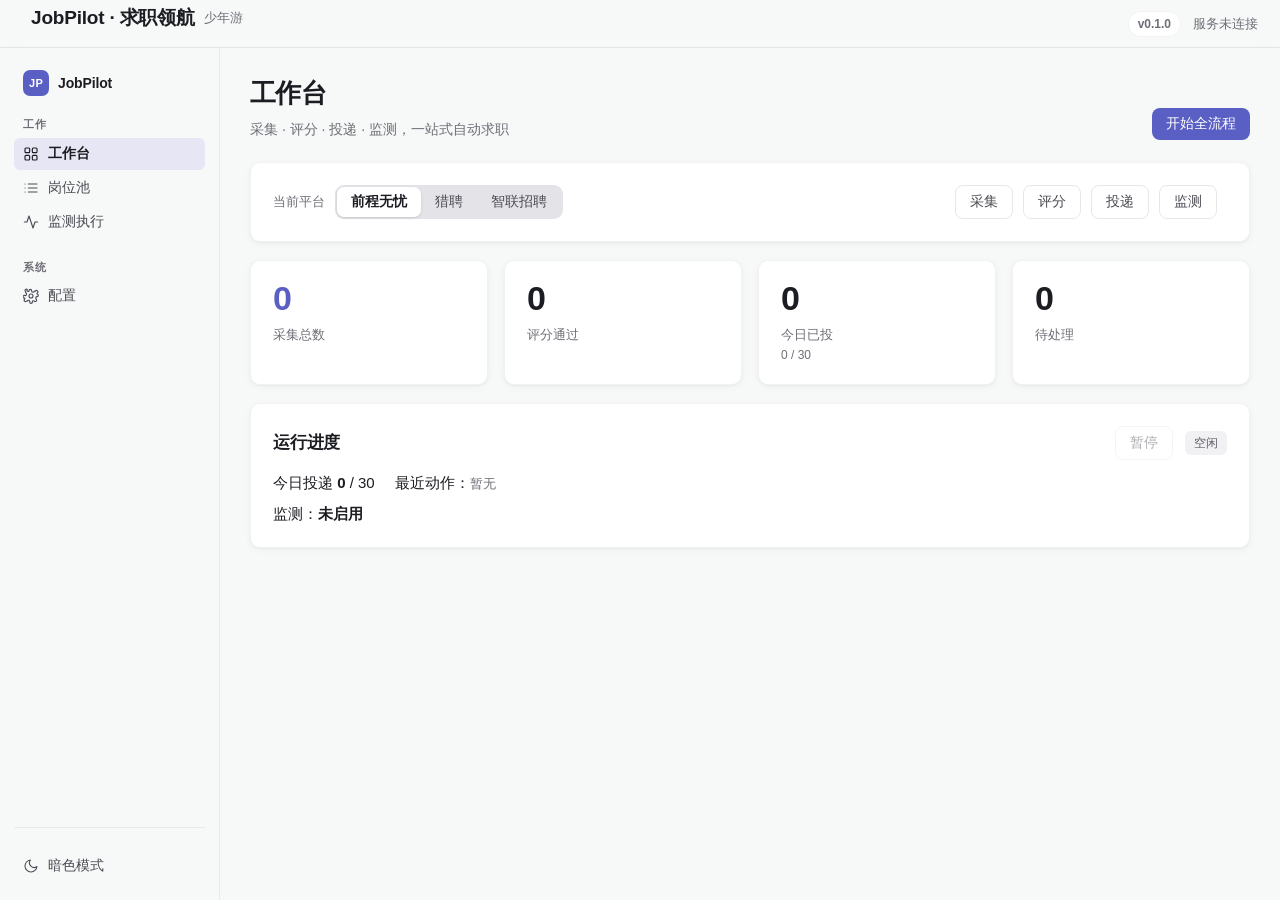
==== src/jobpilot/web/dashboard.html @ c9f7ce5b "fix(web): show paused state in progress section (override phase/label when paused)" ====
<!DOCTYPE html>
<html lang="zh-CN">
<head>
<meta charset="utf-8" />
<meta name="viewport" content="width=device-width, initial-scale=1" />
<title>JobPilot 求职领航</title>
<style>
  :root {
    /* 画布与表面 */
    --bg:#f7f8f8; --card:#fff;
    --header-bg:rgba(247,248,248,.72);
    /* 分隔线（alpha，暗色翻转） */
    --line:#e7e7ea; --line-strong:#d8d8dc;
    --line-soft:rgba(0,0,0,.05);
    --line-faint:rgba(0,0,0,.06);
    --row-hover:rgba(0,0,0,.02);
    --ghost-hover:rgba(0,0,0,.04);
    --header-border:rgba(0,0,0,.08);
    /* 文本 */
    --text:#1c1d22; --text-2:#4a4b53; --muted:#6f6e77;
    /* 品牌与主色 */
    --primary:#5a5fc4; --primary-d:#4a4fb0; --primary-soft:#eeeffb; --primary-ink:#5a5fc4;
    --ok:#2c9b5b; --warn:#b98103; --bad:#e5484d; --info:#5a5fc4; --cyan:#0e7c8b;
    /* 圆角与尺寸 */
    --r-sm:6px; --r-md:8px; --r-lg:10px; --header-h:48px;
    /* 阴影 */
    --shadow-sm:0 1px 2px rgba(0,0,0,.04), 0 2px 8px rgba(0,0,0,.04);
    --shadow-md:0 4px 16px rgba(0,0,0,.08);
    /* 表单/控件填充 */
    --input-bg:#fff; --input-fg:#1c1d22;
    --plat-track:#e3e3e8; --plat-active-bg:#fff;
    --prog-track:#e5e7eb;
    /* HR 高亮 */
    --hr-active-bg:#e8f1fd; --hr-flash-from:#cfe4ff; --hr-flash-to:#e8f1fd;
    /* 警示横幅 */
    --alert-bg:#fde8e8; --alert-border:#f3b9b9; --alert-fg:#b0000a;
    --alert-btn:#d70015; --alert-btn-hover:#b0000a;
    --alert-border-pulse1:#f3b9b9; --alert-bg-pulse1:#fde8e8;
    --alert-border-pulse2:#e89a9a; --alert-bg-pulse2:#fbdada;
    /* 提示条 */
    --tip-bg:#eaf3ff; --tip-border:#cfe0ff; --tip-fg:#1d1d1f;
    /* 状态徽标配色 token（避免硬编码漂移） */
    --b-new-bg:#f1f1f3; --b-new-fg:#5f5e67;
    --b-scored-bg:#eeeffb; --b-scored-fg:#4f56b0;
    --b-approved-bg:#e9f6ef; --b-approved-fg:#1f7a47;
    --b-interview-bg:#2c9b5b; --b-interview-fg:#fff;
    --b-applied-bg:#e6f5f7; --b-applied-fg:#0b6675;
    --b-amber-bg:#fbf3e3; --b-amber-fg:#9a6b02;
    --b-unsupported-bg:#f1f1f3; --b-unsupported-fg:#5f5e67;
    --b-rejected-bg:#fdeced; --b-rejected-fg:#b62f34;
    --nav-hover:#ececf1; --nav-active:#e6e6f4;
  }
  /* ===== Linear 暗色模式 ===== */
  [data-theme="dark"] {
    --bg:#0d0e10; --card:#16171a;
    --header-bg:rgba(13,14,16,.72);
    --line:#2a2b30; --line-strong:#34353b;
    --line-soft:rgba(255,255,255,.06);
    --line-faint:rgba(255,255,255,.08);
    --row-hover:rgba(255,255,255,.03);
    --ghost-hover:rgba(255,255,255,.07);
    --header-border:rgba(255,255,255,.08);
    --text:#f2f3f5; --text-2:#b4b5bd; --muted:#8a8b93;
    --primary:#5e6ad2; --primary-d:#6b76e0; --primary-soft:#1e2030; --primary-ink:#818cf8;
    --ok:#3fb950; --warn:#d9a441; --bad:#f0616d; --info:#5e6ad2; --cyan:#3fb9c9;
    --shadow-sm:0 1px 2px rgba(0,0,0,.4), 0 2px 8px rgba(0,0,0,.4);
    --shadow-md:0 4px 16px rgba(0,0,0,.55);
    --input-bg:#131418; --input-fg:#f2f3f5;
    --plat-track:#202126; --plat-active-bg:#2c2d34;
    --prog-track:#26272c;
    --hr-active-bg:#15293c; --hr-flash-from:#1c3a55; --hr-flash-to:#15293c;
    --alert-bg:#2a1416; --alert-border:#5a2630; --alert-fg:#ff9aa0;
    --alert-btn:#e5484d; --alert-btn-hover:#f0616d;
    --alert-border-pulse1:#5a2630; --alert-bg-pulse1:#2a1416;
    --alert-border-pulse2:#7a3440; --alert-bg-pulse2:#34191d;
    --tip-bg:#0f2233; --tip-border:#234a66; --tip-fg:#bcd6e8;
    --b-new-bg:#1d1e22; --b-new-fg:#9a9ba4;
    --b-scored-bg:#1e2030; --b-scored-fg:#9aa2e8;
    --b-approved-bg:#13301f; --b-approved-fg:#6fd99a;
    --b-interview-bg:#3fb950; --b-interview-fg:#0d0e10;
    --b-applied-bg:#0f2e33; --b-applied-fg:#5fc8d6;
    --b-amber-bg:#2e2410; --b-amber-fg:#e0b257;
    --b-unsupported-bg:#1d1e22; --b-unsupported-fg:#9a9ba4;
    --b-rejected-bg:#331417; --b-rejected-fg:#f0797f;
    --nav-hover:#1d1e22; --nav-active:#262730;
  }
  * { box-sizing:border-box; }
  *:focus-visible { outline:2px solid var(--primary); outline-offset:3px; border-radius:4px; }
  body { margin:0; font-family:-apple-system,BlinkMacSystemFont,"SF Pro Display","SF Pro Text","Helvetica Neue","PingFang SC","Microsoft YaHei",sans-serif;
         background:var(--bg); color:var(--text); font-size:15px; line-height:1.5; -webkit-font-smoothing:antialiased; }

  /* 顶部导航：苹果风毛玻璃 */
  header { position:sticky; top:0; z-index:20; height:var(--header-h);
           display:flex; align-items:center; justify-content:space-between; padding:0 22px;
           background:var(--header-bg); backdrop-filter:saturate(180%) blur(20px); -webkit-backdrop-filter:saturate(180%) blur(20px);
           border-bottom:1px solid var(--header-border); }
  header h1 { margin:0; font-size:19px; font-weight:600; letter-spacing:-.01em; }
  header .health { color:var(--muted); font-size:13px; display:flex; align-items:center; gap:6px; }
  .brand { display:flex; align-items:baseline; gap:10px; min-width:0; }
  .brand-handle { color:var(--muted); font-size:12.5px; font-weight:500; white-space:nowrap; }
  .brand-handle b { color:var(--text-2); font-weight:600; }
  .header-meta { display:flex; align-items:center; gap:12px; }
  .ver { color:var(--muted); font-size:12px; font-weight:600; padding:3px 9px; border:1px solid var(--line-soft); border-radius:999px; background:var(--card); white-space:nowrap; }

  /* 布局：左侧栏 + 右侧内容 */
  .layout { display:flex; align-items:flex-start; min-height:calc(100vh - var(--header-h)); }
  .sidebar { width:220px; flex:0 0 220px; background:var(--bg); border-right:1px solid var(--line-faint);
             position:sticky; top:var(--header-h); align-self:stretch; min-height:calc(100vh - var(--header-h));
             padding:18px 14px; display:flex; flex-direction:column; }
  .brand { display:flex; align-items:center; gap:9px; padding:4px 9px 14px; }
  .brand-mark { width:26px; height:26px; border-radius:7px; background:var(--primary); color:#fff; font-size:11px; font-weight:700; letter-spacing:.02em; display:flex; align-items:center; justify-content:center; }
  .brand-name { font-size:14px; font-weight:600; letter-spacing:-.01em; }
  .nav-group { display:flex; flex-direction:column; gap:1px; margin-bottom:14px; }
  .nav-label { font-size:11px; font-weight:600; letter-spacing:.06em; text-transform:uppercase; color:var(--muted); padding:6px 9px 4px; }
  .nav-item { display:flex; align-items:center; gap:9px; width:100%; text-align:left;
              background:transparent; color:var(--text-2); border:0; border-radius:6px; padding:7px 9px;
              font-size:13.5px; font-weight:500; cursor:pointer; margin-bottom:1px; transition:background .12s ease,color .12s ease; }
  .nav-item svg { width:16px; height:16px; flex:0 0 16px; }
  .nav-item:hover { background:var(--nav-hover); color:var(--text); }
  .nav-item.active { background:var(--nav-active); color:var(--text); font-weight:600; }
  .sidebar-foot { margin-top:auto; padding-top:10px; border-top:1px solid var(--line-faint); display:flex; flex-direction:column; gap:8px; }
  .theme-toggle { display:flex; align-items:center; gap:9px; width:100%; text-align:left; background:transparent; color:var(--text-2); border:0; border-radius:6px; padding:7px 9px; font-size:13.5px; font-weight:500; cursor:pointer; transition:background .12s ease,color .12s ease; }
  .theme-toggle svg { width:16px; height:16px; flex:0 0 16px; }
  .theme-toggle:hover { background:var(--nav-hover); color:var(--text); }
  .sidebar-foot .foot { color:var(--muted); font-size:11px; word-break:break-all; padding:2px 9px; }
  .spark { width:auto; height:22px; margin:0; display:block; position:absolute; left:22px; right:22px; bottom:14px; }
  .spark .line { fill:none; stroke:var(--primary-ink); stroke-width:2; stroke-linecap:round; stroke-linejoin:round; vector-effect:non-scaling-stroke; }
  .spark .fill { fill:var(--primary-soft); opacity:.4; stroke:none; }

  .content { flex:1; padding:26px 30px; min-width:0; max-width:1200px; margin:0 auto; }
  .tab-panel { display:none; }
  .tab-panel.active { display:block; animation: fadeUp .35s cubic-bezier(.4,0,.2,1); }
  @keyframes fadeUp { from { opacity:0; transform:translateY(10px); } to { opacity:1; transform:none; } }
  .tab-head { margin:0 0 16px; font-size:22px; font-weight:600; letter-spacing:-.02em; }
  h2 { font-size:17px; font-weight:600; letter-spacing:-.01em; margin:0 0 8px; }
  h3 { font-size:19px; font-weight:600; letter-spacing:-.01em; }

  .card { background:var(--card); border:1px solid var(--line-soft); border-radius:var(--r-lg); padding:22px; margin-bottom:18px; box-shadow:var(--shadow-sm); }
  .row { display:flex; gap:12px; flex-wrap:wrap; align-items:center; }
  button { background:var(--primary); color:#fff; border:0; border-radius:var(--r-md); padding:7px 14px;
           font-size:14px; font-weight:500; cursor:pointer; transition:background .15s ease, box-shadow .15s ease; }
  button:hover { background:var(--primary-d); }
  button:active { background:var(--primary-d); }
  button.ghost { background:transparent; color:var(--text-2); border:1px solid var(--line); }
  button.ghost:hover { background:var(--ghost-hover); color:var(--text); }
  button:disabled { opacity:.45; cursor:not-allowed; }
  .status-dot { width:8px; height:8px; border-radius:50%; display:inline-block; margin-right:6px; }
  .dot-ok { background:var(--ok); } .dot-bad { background:var(--bad); } .dot-warn { background:var(--warn); }
  table { width:100%; border-collapse:collapse; font-size:14px; }
  th,td { text-align:left; padding:13px 14px; border-bottom:1px solid var(--line-faint); }
  th { color:var(--muted); font-weight:600; font-size:12px; letter-spacing:.02em; }
  tbody tr { transition:background .15s ease; }
  tbody tr:hover { background:var(--row-hover); }
  .badge { padding:3px 9px; border-radius:var(--r-sm); font-size:12px; font-weight:500; }
  /* 状态语义分组：灰=未处理 蓝=进行中 绿=通过 青=已行动 橙=需你处理 红=终止 */
  .b-new { background:var(--b-new-bg); color:var(--b-new-fg); }
  .b-scored { background:var(--b-scored-bg); color:var(--b-scored-fg); }
  .b-approved { background:var(--b-approved-bg); color:var(--b-approved-fg); }
  .b-interview { background:var(--b-interview-bg); color:var(--b-interview-fg); font-weight:600; }
  .b-applied { background:var(--b-applied-bg); color:var(--b-applied-fg); }
  .b-replied, .b-viewed, .b-interested { background:var(--b-amber-bg); color:var(--b-amber-fg); }
  .b-unsupported { background:var(--b-unsupported-bg); color:var(--b-unsupported-fg); }
  .b-rejected { background:var(--b-rejected-bg); color:var(--b-rejected-fg); }
  .row-between { justify-content:space-between; }
  .stat .n, th, td { font-variant-numeric:tabular-nums; }
  .empty-state { text-align:center; padding:48px 16px; color:var(--muted); font-size:14px; line-height:1.7; }
  .empty-state .ico { font-size:22px; display:block; margin-bottom:6px; }
  .legend { display:flex; gap:8px; flex-wrap:wrap; align-items:center; margin-top:14px; padding-top:14px; border-top:1px solid var(--line-faint); }
  input,select { padding:9px 12px; border:1px solid var(--line); border-radius:var(--r-md); font-size:14px; background:var(--input-bg); color:var(--input-fg); transition:border-color .15s ease; }
  .grid2 { display:grid; grid-template-columns:1fr 1fr; gap:16px; }
  .muted { color:var(--muted); font-size:13px; }
  a { color:var(--primary-ink); }
  .btn-mini { padding:5px 12px; font-size:13px; border-radius:var(--r-sm); }
  tr.hr-active { background:var(--hr-active-bg); box-shadow: inset 3px 0 0 var(--primary); }
  tr.hr-active td { border-bottom-color:var(--line-faint); }
  @keyframes hrflash { 0%{background:var(--hr-flash-from);} 100%{background:var(--hr-flash-to);} }
  tr.hr-flash { animation: hrflash 1.2s ease-out; }
  /* 投递被拦截：红色警示横幅（中性，无彩色光晕） */
  .alert-danger { display:none; background:var(--alert-bg); border:1px solid var(--alert-border); color:var(--alert-fg);
    border-radius:var(--r-md); padding:14px 18px; margin-top:16px; font-weight:600; font-size:15px;
    align-items:center; justify-content:space-between; gap:12px; }
  .alert-danger.show { display:flex; animation: alertPulse 2s ease-in-out infinite; }
  .alert-danger .ico { font-size:17px; margin-right:6px; }
  .alert-danger button { background:var(--alert-btn); color:#fff; border:1px solid var(--alert-btn); padding:6px 14px; font-size:13px; border-radius:var(--r-md); }
  .alert-danger button:hover { background:var(--alert-btn-hover); color:#fff; border-color:var(--alert-btn-hover); }
  @keyframes alertPulse {
    0%,100% { border-color:var(--alert-border-pulse1); background:var(--alert-bg-pulse1); }
    50%     { border-color:var(--alert-border-pulse2); background:var(--alert-bg-pulse2); }
  }
  /* 统计卡片 */
  .stats { display:grid; grid-template-columns:repeat(4,1fr); gap:16px; margin-bottom:18px; }
  .stat { background:var(--card); border:1px solid var(--line-soft); border-radius:var(--r-lg); padding:20px 22px; box-shadow:var(--shadow-sm); transition:transform .2s ease, box-shadow .2s ease; position:relative; min-height:96px; }
  .stat:hover { transform:translateY(-2px); box-shadow:var(--shadow-md); }
  .stat .n { font-size:34px; font-weight:600; color:var(--text); line-height:1.05; letter-spacing:-.02em; }
  .stat .l { color:var(--muted); font-size:13px; margin-top:8px; }
  .stat .sub { color:var(--muted); font-size:12px; margin-top:2px; }
  .stat.accent .n { color:var(--primary-ink); }
  /* 岗位池：手动投递提示条 + 直达链接 */
  .tip-info { display:none; background:var(--tip-bg); border:1px solid var(--tip-border); color:var(--tip-fg);
              border-radius:var(--r-md); padding:12px 16px; margin-bottom:14px; font-size:14px; line-height:1.6; }
  .tip-info.show { display:block; }
  a.apply-link { display:inline-block; padding:5px 14px; border-radius:var(--r-md); background:var(--primary);
                 color:#fff; text-decoration:none; font-size:13px; font-weight:500; white-space:nowrap; transition:background .15s ease; }
  a.apply-link:hover { background:var(--primary-d); }
  td.op-cell { white-space:nowrap; }
  /* 工作台：平台切换（iOS 分段控件） */
  .plat-switch { display:inline-flex; background:var(--plat-track); border-radius:9px; padding:2px; }
  .plat-switch .plat-btn { background:transparent; color:var(--text-2); border:0; border-radius:7px;
                           padding:6px 14px; font-size:14px; cursor:pointer; transition:all .15s ease; }
  .plat-switch .plat-btn:hover { color:var(--text); }
  .plat-switch .plat-btn.active { background:var(--plat-active-bg); color:var(--text); font-weight:600; box-shadow:0 1px 3px rgba(0,0,0,.12); }
  .plat-switch .plat-btn.active:hover { background:var(--plat-active-bg); }
  /* 配置 tab：复选框行 */
  .switch-line { display:inline-flex; align-items:center; gap:8px; font-size:14px; color:var(--text); margin-top:6px; }
  .switch-line input { width:17px; height:17px; accent-color:var(--primary); }
  textarea { font-family:inherit; }

  /* ===== 工作台首屏：Linear 风格（紧凑仪表盘，去掉商店感） ===== */
  /* 页头：左对齐小标题 + 主操作，非居中大 hero */
  .page-head { display:flex; align-items:flex-end; justify-content:space-between; gap:16px; flex-wrap:wrap; margin-bottom:22px; }
  .page-head h1 { margin:0; font-size:26px; font-weight:600; letter-spacing:-.02em; }
  .page-sub { margin:6px 0 0; color:var(--muted); font-size:14px; }
  /* 工具条卡片（采集/评分/投递/监测 紧凑排布） */
  .toolbar { display:flex; align-items:center; gap:10px; flex-wrap:wrap; }
  .toolbar .spacer { flex:1; }
  .toolbar .plat-label { color:var(--muted); font-size:13px; }

  /* 滚动渐显（克制动效） */
  .reveal { opacity:0; transform:translateY(14px); transition:opacity .45s cubic-bezier(.16,1,.3,1), transform .45s cubic-bezier(.16,1,.3,1); }
  .reveal.in { opacity:1; transform:none; }

  /* 响应式：桌面优先，窄屏结构塌缩（impeccable adapt） */
  .table-scroll { overflow-x:auto; -webkit-overflow-scrolling:touch; }
  @media (max-width: 900px) {
    .layout { flex-direction:column; }
    .sidebar { width:100%; flex:none; position:static; min-height:auto; flex-direction:row; flex-wrap:wrap;
               align-items:center; border-right:0; border-bottom:1px solid var(--header-border); padding:10px 14px; gap:4px; }
    .brand { display:none; }
    .nav-group { flex-direction:row; flex-wrap:wrap; margin-bottom:0; gap:2px; }
    .nav-label { display:none; }
    .nav-item { width:auto; margin-bottom:0; }
    .sidebar-foot { margin-top:0; border-top:0; padding-top:0; flex-direction:row; flex-wrap:wrap; }
    .sidebar-foot .foot { display:none; }
    .content { max-width:none; padding:20px; }
    .stats { grid-template-columns:repeat(2,1fr); }
  }
  @media (max-width: 640px) {
    .content { padding:16px; }
    .card { padding:16px; }
    .tab-head { font-size:22px; }
    .stats { grid-template-columns:1fr; }
    .grid2 { grid-template-columns:1fr; }
    .row { gap:8px; }
    .stat .n { font-size:26px; }
  }
  /* 动效敏感用户降级（impeccable harden） */
  @media (prefers-reduced-motion: reduce) {
    .alert-danger.show { animation:none; }
    tr.hr-flash { animation:none; }
    .tab-panel.active { animation:none; }
    .reveal { opacity:1; transform:none; transition:none; }
    #progBar { transition:none; }
    * { scroll-behavior:auto !important; }
  }
</style>
<script>
  try { var _t = localStorage.getItem('jobpilot-theme'); if (_t === 'dark' || _t === 'light') document.documentElement.setAttribute('data-theme', _t); } catch (e) {}
</script>
</head>
<body>
<header>
  <div class="brand">
    <h1>JobPilot · 求职领航</h1>
    <span class="brand-handle">少年游</span>
  </div>
  <div class="header-meta">
    <span class="ver" id="verTag">v0.1.0</span>
    <div id="health" class="health"></div>
  </div>
</header>

<div class="layout">
  <aside class="sidebar">
    <div class="brand">
      <span class="brand-mark">JP</span>
      <span class="brand-name">JobPilot</span>
    </div>
    <nav class="nav-group">
      <span class="nav-label">工作</span>
      <button class="nav-item active" data-tab="workbench" aria-current="page">
        <svg viewBox="0 0 24 24" fill="none" stroke="currentColor" stroke-width="1.7" stroke-linecap="round" stroke-linejoin="round" aria-hidden="true"><rect x="3" y="3" width="7" height="7" rx="1.5"/><rect x="14" y="3" width="7" height="7" rx="1.5"/><rect x="3" y="14" width="7" height="7" rx="1.5"/><rect x="14" y="14" width="7" height="7" rx="1.5"/></svg>
        <span>工作台</span>
      </button>
      <button class="nav-item" data-tab="pool">
        <svg viewBox="0 0 24 24" fill="none" stroke="currentColor" stroke-width="1.7" stroke-linecap="round" stroke-linejoin="round" aria-hidden="true"><line x1="8" y1="6" x2="21" y2="6"/><line x1="8" y1="12" x2="21" y2="12"/><line x1="8" y1="18" x2="21" y2="18"/><line x1="3" y1="6" x2="3.01" y2="6"/><line x1="3" y1="12" x2="3.01" y2="12"/><line x1="3" y1="18" x2="3.01" y2="18"/></svg>
        <span>岗位池</span>
      </button>
      <button class="nav-item" data-tab="monitor">
        <svg viewBox="0 0 24 24" fill="none" stroke="currentColor" stroke-width="1.7" stroke-linecap="round" stroke-linejoin="round" aria-hidden="true"><polyline points="22 12 18 12 15 21 9 3 6 12 2 12"/></svg>
        <span>监测执行</span>
      </button>
    </nav>
    <nav class="nav-group">
      <span class="nav-label">系统</span>
      <button class="nav-item" data-tab="config">
        <svg viewBox="0 0 24 24" fill="none" stroke="currentColor" stroke-width="1.7" stroke-linecap="round" stroke-linejoin="round" aria-hidden="true"><circle cx="12" cy="12" r="3"/><path d="M19.4 15a1.65 1.65 0 0 0 .33 1.82l.06.06a2 2 0 1 1-2.83 2.83l-.06-.06a1.65 1.65 0 0 0-2.82 1.17V21a2 2 0 0 1-4 0v-.09A1.65 1.65 0 0 0 7 19.4a1.65 1.65 0 0 0-1.82.33l-.06.06a2 2 0 1 1-2.83-2.83l.06-.06A1.65 1.65 0 0 0 2.6 15H2a2 2 0 0 1 0-4h.09A1.65 1.65 0 0 0 4 7a1.65 1.65 0 0 0-.33-1.82l-.06-.06a2 2 0 1 1 2.83-2.83l.06.06A1.65 1.65 0 0 0 9 4.6V4a2 2 0 0 1 4 0v.09A1.65 1.65 0 0 0 17 4.6a1.65 1.65 0 0 0 1.82-.33l.06-.06a2 2 0 1 1 2.83 2.83l-.06.06A1.65 1.65 0 0 0 21.4 9H21a2 2 0 0 1 0 4h-.09a1.65 1.65 0 0 0-1.51 1z"/></svg>
        <span>配置</span>
      </button>
    </nav>
    <div class="sidebar-foot">
      <div class="foot" id="hc"></div>
      <button class="theme-toggle" id="themeToggle" type="button" aria-label="切换暗色模式">
        <svg viewBox="0 0 24 24" fill="none" stroke="currentColor" stroke-width="1.6" stroke-linecap="round" stroke-linejoin="round" aria-hidden="true"><path d="M21 12.8A9 9 0 1 1 11.2 3a7 7 0 0 0 9.8 9.8z"/></svg>
        <span>暗色模式</span>
      </button>
    </div>
  </aside>

  <main class="content">
    <!-- ===== 工作台 ===== -->
    <section id="tab-workbench" class="tab-panel active">
      <!-- 页头：左对齐小标题 + 主操作（Linear 风格，非商店式大 hero） -->
      <div class="page-head reveal">
        <div>
          <h1>工作台</h1>
          <p class="page-sub">采集 · 评分 · 投递 · 监测，一站式自动求职</p>
        </div>
        <button id="btnFull">开始全流程</button>
      </div>

      <!-- 工具条卡片：平台切换 + 四个动作（紧凑排布） -->
      <div class="card reveal">
        <div class="toolbar">
          <span class="plat-label">当前平台</span>
          <div id="platSwitch" class="plat-switch"></div>
          <div class="spacer"></div>
          <button id="btnCollect" class="ghost">采集</button>
          <button id="btnScore" class="ghost">评分</button>
          <button id="btnApply" class="ghost">投递</button>
          <button id="btnMonitor" class="ghost">监测</button>
          <span id="collectOnlyHint" class="muted" style="display:none;color:var(--warn)">智联仅支持采集，投递请到「岗位池」手动</span>
          <span id="state" class="muted"></span>
        </div>
      </div>

      <div class="stats reveal">
        <div class="stat accent"><div class="n" id="statTotal">0</div><div class="l">采集总数</div><svg class="spark" id="sparkTotal" viewBox="0 0 100 28" preserveAspectRatio="none" aria-hidden="true"></svg></div>
        <div class="stat"><div class="n" id="statApproved">0</div><div class="l">评分通过</div><svg class="spark" id="sparkApproved" viewBox="0 0 100 28" preserveAspectRatio="none" aria-hidden="true"></svg></div>
        <div class="stat"><div class="n" id="statApplied">0</div><div class="l">今日已投</div><div class="sub" id="statDaily">0 / 30</div><svg class="spark" id="sparkApplied" viewBox="0 0 100 28" preserveAspectRatio="none" aria-hidden="true"></svg></div>
        <div class="stat"><div class="n" id="statPending">0</div><div class="l">待处理</div><svg class="spark" id="sparkPending" viewBox="0 0 100 28" preserveAspectRatio="none" aria-hidden="true"></svg></div>
      </div>

      <div class="card reveal">
        <div class="row row-between" style="margin-bottom:10px">
          <h2 style="margin:0">运行进度</h2>
          <div class="row">
            <button id="btnPause" class="ghost" disabled>暂停</button>
            <span id="runBadge" class="badge b-new">空闲</span>
          </div>
        </div>
        <div id="progWrap" style="display:none">
          <div class="row row-between" style="margin-bottom:5px">
            <span id="progPhase" class="muted"></span>
            <span id="progCount" class="muted"></span>
          </div>
          <div style="background:var(--prog-track);border-radius:var(--r-sm);height:14px;overflow:hidden">
            <div id="progBar" style="height:100%;width:100%;transform:scaleX(0);transform-origin:left;background:var(--primary);transition:transform .4s"></div>
          </div>
          <div id="progLabel" class="muted" style="margin-top:6px"></div>
        </div>
        <div id="progRunningNote" class="muted" style="display:none;margin-top:6px"></div>
        <div class="row" style="margin-top:12px;gap:20px;flex-wrap:wrap">
          <span>今日投递 <b id="todayApplied">0</b> / <span id="dailyLimit">30</span></span>
          <span>最近动作：<span id="lastAction" class="muted">暂无</span></span>
        </div>
        <div class="row" style="margin-top:8px;gap:20px;flex-wrap:wrap">
          <span>监测：<b id="monState">未启用</b></span>
          <span class="muted" id="monInfo"></span>
        </div>
        <div id="applyBlockedAlert" class="alert-danger">
          <span><span id="applyBlockedText">投递被 51job 拦截</span></span>
          <button id="btnDismissBlocked" class="ghost">知道了</button>
        </div>
        <div id="scoreFailedAlert" class="alert-danger">
          <span><span id="scoreFailedText">评分失败</span></span>
          <button id="btnDismissScore" class="ghost">知道了</button>
        </div>
      </div>

    </section>

    <!-- ===== 岗位池 ===== -->
    <section id="tab-pool" class="tab-panel">
      <h2 class="tab-head">岗位池</h2>
      <div id="poolTip" class="tip-info">
        <b>智联招聘不支持自动投递</b>（平台反爬限制）。已为您采集好岗位：<b>点下方每行的「去投递 ↗」</b>会在新标签页打开智联岗位详情页，登录后点页面里的「立即申请」即可手动完成投递。
      </div>
      <div class="card">
        <div class="row row-between" style="margin-bottom:8px">
          <h3 style="margin:0">岗位列表</h3>
          <div class="row">
            <select id="platform">
              <option value="51job">前程无忧</option>
              <option value="liepin">猎聘</option>
              <option value="zhaopin">智联招聘</option>
            </select>
            <select id="filter">
              <option value="">全部状态</option>
              <option value="new">new</option>
              <option value="scored">scored</option>
              <option value="approved">approved</option>
              <option value="applied">applied</option>
              <option value="unsupported">unsupported</option>
            </select>
          </div>
        </div>
        <div class="table-scroll">
        <table>
          <thead><tr><th>标题</th><th>公司</th><th>城市</th><th>薪资</th><th>评分</th><th>状态</th><th>操作</th></tr></thead>
          <tbody id="jobs"></tbody>
        </table>
        </div>
        <p class="muted" style="margin:8px 0 0">「操作」列：点 <b>去投递 ↗ / 直达 ↗</b> 在新标签页打开该岗位的原始页面（可查看 JD 详情并手动投递）。建议筛选状态 new / approved 后逐个处理。</p>
        <div class="legend">
          <span class="badge b-new">new 未处理</span>
          <span class="badge b-scored">scored 已评分</span>
          <span class="badge b-approved">approved 通过</span>
          <span class="badge b-applied">applied 已投递</span>
          <span class="badge b-unsupported">unsupported 不支持</span>
          <span class="badge b-rejected">rejected 被拒</span>
        </div>
      </div>
    </section>

    <!-- ===== 监测执行 ===== -->
    <section id="tab-monitor" class="tab-panel">
      <h2 class="tab-head">监测执行</h2>
      <div class="card">
        <div class="row row-between" style="margin-bottom:8px">
          <h3 style="margin:0">HR 互动监测</h3>
          <span class="muted" id="hrCount"></span>
        </div>
        <div class="table-scroll">
        <table>
          <thead><tr><th>公司</th><th>岗位</th><th>HR</th><th>状态</th><th>活跃</th><th>最近</th><th>直达</th><th>回复</th></tr></thead>
          <tbody id="hr"></tbody>
        </table>
        </div>
        <p class="muted" style="margin:8px 0 0">状态说明：邀面试=面试邀请（重点）；回复=HR 有聊天活跃；已查阅/感兴趣=HR 看过简历。聊天原文无法自动读取，点「直达」在 51job 内查看/回复。</p>
      </div>

      <div class="card">
        <h3 style="margin:0 0 8px">建议回复（粘贴 HR 原话，AI 代拟，手动发送）</h3>
        <div class="grid2">
          <label>HR 原话<br><textarea id="hrText" rows="4" style="width:100%;padding:7px;border:1px solid var(--line);border-radius:var(--r-md);font-size:13px" placeholder="粘贴 HR 发来的消息…"></textarea></label>
          <div>
            <label>岗位/公司（可选）<br>
              <input id="draftTitle" style="width:100%" placeholder="岗位"><br><br>
              <input id="draftCompany" style="width:100%" placeholder="公司"></label>
            <div class="row" style="margin-top:10px">
              <button id="btnDraft">生成建议回复</button>
              <button id="btnCopyDraft" class="ghost">复制</button>
              <span id="draftMsg" class="muted"></span>
            </div>
            <textarea id="draftOut" rows="4" readonly style="width:100%;margin-top:8px;padding:7px;border:1px solid var(--line);border-radius:var(--r-md);font-size:13px;background:var(--input-bg)"></textarea>
          </div>
        </div>
      </div>
    </section>

    <!-- ===== 配置 ===== -->
    <section id="tab-config" class="tab-panel">
      <h2 class="tab-head">配置</h2>
      <p class="muted" style="margin:-6px 0 12px">配置按当前「平台」生效（工作台 / 岗位池顶部可切换）。保存后写回 config.yaml。</p>

      <div class="card">
        <h3 style="margin:0 0 10px">AI 与模型</h3>
        <div class="grid2">
          <label>服务商<br>
            <select id="aiProvider" style="width:100%;padding:7px;border:1px solid var(--line);border-radius:var(--r-md);font-size:13px">
              <option value="deepseek">DeepSeek</option>
              <option value="moonshot">Moonshot / Kimi</option>
              <option value="qwen">通义千问（阿里云百炼）</option>
              <option value="zhipu">智谱 GLM</option>
              <option value="openai">OpenAI</option>
              <option value="ollama">本地 Ollama</option>
              <option value="custom">自定义</option>
            </select>
          </label>
          <label>接口地址 (base_url)<br><input id="baseUrl" style="width:100%" placeholder="https://api.deepseek.com/v1"></label>
          <label>AI Key<br><input id="apiKey" style="width:100%" placeholder="sk-..."></label>
          <label>模型（可手输）<br>
            <input id="model" list="modelList" style="width:100%" placeholder="选择或输入模型名">
            <datalist id="modelList"></datalist>
          </label>
          <label>匹配阈值<br><input id="threshold" type="number" value="60" style="width:100%"></label>
        </div>
        <p class="muted" style="margin:10px 0 0;font-size:12px">支持任何 OpenAI 兼容接口：选服务商自动填地址与默认模型，或选「自定义」手填。模型名可直接输入，具体名称以各家官方文档为准。</p>
      </div>

      <div class="card">
        <h3 style="margin:0 0 10px">简历与硬性过滤</h3>
        <div class="grid2">
          <label>简历路径<br><input id="resumePath" style="width:100%" placeholder="C:/.../resume.md"></label>
          <label>屏蔽实习岗<br><span class="switch-line"><input type="checkbox" id="allowInternship"> 允许投递实习岗</span></label>
          <label>薪资下限 (K/月)<br><input id="salaryMin" type="number" value="0" style="width:100%"></label>
          <label>薪资上限 (K/月，0=不限)<br><input id="salaryMax" type="number" value="0" style="width:100%"></label>
        </div>
        <label style="display:block;margin-top:10px">黑名单关键词（逗号分隔，标题命中即剔除，不进 AI 评分）<br>
          <textarea id="dealBreakers" rows="2" style="width:100%;padding:7px;border:1px solid var(--line);border-radius:var(--r-md);font-size:13px" placeholder="外包, 996, 驻场"></textarea>
        </label>
      </div>

      <div class="card">
        <h3 style="margin:0 0 10px">当前平台：<b id="cfgPlatformName">前程无忧</b></h3>
        <div class="grid2">
          <label>启用此平台<br><span class="switch-line"><input type="checkbox" id="platEnabled"> 在切换器中显示</span></label>
          <label>采集页数<br><input id="maxPages" type="number" value="3" style="width:100%"></label>
          <label>城市(逗号分隔)<br><input id="cities" style="width:100%" placeholder="上海,北京"></label>
          <label>关键词(逗号分隔)<br><input id="keywords" style="width:100%" placeholder="AI,数据分析"></label>
        </div>
      </div>

      <div class="card">
        <h3 style="margin:0 0 10px">投递节奏（防反爬）</h3>
        <div class="grid2">
          <label>每日上限<br><input id="cfgDailyLimit" type="number" value="30" style="width:100%"></label>
          <label>间隔下限(秒)<br><input id="intervalMin" type="number" value="60" style="width:100%"></label>
          <label>间隔上限(秒)<br><input id="intervalMax" type="number" value="180" style="width:100%"></label>
        </div>
      </div>

      <div class="card">
        <h3 style="margin:0 0 10px">监测</h3>
        <div class="grid2">
          <label>启用监测<br><span class="switch-line"><input type="checkbox" id="monEnabled"> 开启监测</span></label>
          <label>自动运行<br><span class="switch-line"><input type="checkbox" id="monAuto"> 后台定时监测</span></label>
          <label>间隔(分钟)<br><input id="monInterval" type="number" value="30" style="width:100%"></label>
          <label>工作时间窗<br><input id="monHours" style="width:100%" placeholder="09:00-21:00"></label>
          <label>建议回复<br><span class="switch-line"><input type="checkbox" id="monDraft"> 允许 AI 建议回复</span></label>
        </div>
      </div>

      <div class="row" style="margin:14px 0">
        <button id="btnSave">保存配置</button><span id="saveMsg" class="muted"></span>
      </div>
    </section>
  </main>
</div>

<script>
const $ = s => document.querySelector(s);
const api = (p, opt) => fetch(p, opt).then(r => r.json());

// 暗色模式：一键切换 + localStorage 持久化 + 跟随系统偏好
const Theme = {
  key: 'jobpilot-theme',
  iconDark: '<svg viewBox="0 0 24 24" fill="none" stroke="currentColor" stroke-width="1.6" stroke-linecap="round" stroke-linejoin="round" aria-hidden="true"><path d="M21 12.8A9 9 0 1 1 11.2 3a7 7 0 0 0 9.8 9.8z"/></svg>',
  iconLight: '<svg viewBox="0 0 24 24" fill="none" stroke="currentColor" stroke-width="1.6" stroke-linecap="round" stroke-linejoin="round" aria-hidden="true"><circle cx="12" cy="12" r="4"/><path d="M12 2v2M12 20v2M4.9 4.9l1.4 1.4M17.7 17.7l1.4 1.4M2 12h2M20 12h2M4.9 19.1l1.4-1.4M17.7 6.3l1.4-1.4"/></svg>',
  set(t) {
    document.documentElement.setAttribute('data-theme', t);
    const btn = document.getElementById('themeToggle');
    if (btn) btn.innerHTML = (t === 'dark' ? this.iconLight : this.iconDark) + '<span>' + (t === 'dark' ? '亮色模式' : '暗色模式') + '</span>';
    try { localStorage.setItem(this.key, t); } catch (e) {}
  },
  init() {
    let t = 'light';
    try {
      t = localStorage.getItem(this.key) ||
          (window.matchMedia && window.matchMedia('(prefers-color-scheme: dark)').matches ? 'dark' : 'light');
    } catch (e) {}
    this.set(t);
  }
};

// 左侧 tab 切换
function switchTab(name) {
  document.querySelectorAll('.nav-item').forEach(b => b.classList.toggle('active', b.dataset.tab === name));
  document.querySelectorAll('.tab-panel').forEach(p => p.classList.toggle('active', p.id === 'tab-' + name));
}

async function refreshHealth() {
  try {
    const h = await api('/api/browser_health');
    const ok = h.proxy && h.proxy.connected;
    $('#health').innerHTML = (ok ? '<span class=status-dot dot-ok></span>浏览器已连接'
                                : '<span class=status-dot dot-bad></span>浏览器未连接')
      + ` · 标签页 ${h.targets ?? 0}`;
  } catch { $('#health').textContent = '服务未连接'; }
}

let activeAppId = null;

async function loadHr() {
  try {
    const rows = await api('/api/hr');
    const tb = $('#hr'); tb.innerHTML = '';
    $('#hrCount').textContent = rows && rows.length ? `共 ${rows.length} 个申请项` : '';
    if (!rows || !rows.length) {
      tb.innerHTML = '<tr><td colspan="8" class="empty-state">暂无监测数据，点工作台「监测」开始。</td></tr>';
      return;
    }
    for (const r of rows) {
      const st = r.hr_state || 'new';
      const cls = 'b-' + st;
      const tr = document.createElement('tr');
      tr.dataset.app = r.app_id;
      tr.innerHTML = `<td>${r.company||''}</td><td>${r.title||''}</td>
        <td>${(r.hr_name||'')}${r.hr_title?(' · '+r.hr_title):''}</td>
        <td><span class="badge ${cls}">${st}</span></td>
        <td class="muted">${r.activity||''}</td>
        <td class="muted">${r.last_seen||''}</td>
        <td>${r.deeplink?`<a href="${r.deeplink}" target="_blank">直达↗</a>`:''}</td>
        <td><button class="btn-mini ghost">建议回复</button></td>`;
      tr.querySelector('button').onclick = () => focusDraft(r.app_id, r.title, r.company);
      tb.appendChild(tr);
    }
    if (activeAppId) highlightHr(activeAppId);   // 轮询重建后保留高亮
  } catch {}
}

function highlightHr(app_id) {
  document.querySelectorAll('#hr tr').forEach(tr => {
    tr.classList.toggle('hr-active', tr.dataset.app === app_id);
  });
}

function focusDraft(app_id, title, company) {
  activeAppId = app_id;
  $('#draftTitle').value = title || '';
  $('#draftCompany').value = company || '';
  $('#draftOut').value = '';
  $('#draftMsg').textContent = '';
  highlightHr(app_id);
  switchTab('monitor');
  document.getElementById('draftTitle').scrollIntoView({behavior:'smooth', block:'center'});
  $('#hrText').focus();
}

async function genDraft() {
  const hrText = $('#hrText').value.trim();
  if (!hrText) { $('#draftMsg').textContent = '请先粘贴 HR 原话'; return; }
  $('#draftMsg').textContent = '生成中…';
  const r = await api('/api/draft_reply', {method:'POST', headers:{'Content-Type':'application/json'},
    body: JSON.stringify({hr_text:hrText, job_title:$('#draftTitle').value, company:$('#draftCompany').value})});
  $('#draftMsg').textContent = '';
  if (r.error) { $('#draftOut').value = r.error; return; }
  $('#draftOut').value = r.draft || '';
}

async function loadJobs() {
  const f = $('#filter').value;
  const pf = $('#platform').value;
  const jobs = await api('/api/jobs?platform=' + pf + (f ? '&status=' + f : ''));
  const tb = $('#jobs'); tb.innerHTML = '';
  if (!jobs || !jobs.length) {
    tb.innerHTML = `<tr><td colspan="7" class="empty-state">
      还没有采集到岗位。<br>
      请先在 JobPilot 的 Chrome 窗口（端口 9223）登录对应平台，然后点工作台「采集」。<br>
      若 Chrome 已登录但仍为空，说明后端服务已退出，请重新双击 launch.bat 启动。
    </td></tr>`;
    return;
  }
  for (const j of jobs) {
    const cls = 'b-' + (j.status || 'new');
    const tr = document.createElement('tr');
    // 操作列：智联（采集-only）用醒目「去投递」按钮引导手动投递；其他平台普通直达链接
    const url = j.url || '';
    const isZp = pf === 'zhaopin';
    const opCell = url
      ? (isZp
          ? `<a href="${url}" target="_blank" rel="noopener" class="apply-link">去投递 ↗</a>`
          : `<a href="${url}" target="_blank" rel="noopener">直达 ↗</a>`)
      : '<span class="muted">-</span>';
    tr.innerHTML = `<td>${j.title||''}</td><td>${j.company||''}</td><td>${j.city||''}</td>
      <td>${j.salary||''}</td><td>${j.score ?? '-'}</td>
      <td><span class="badge ${cls}">${j.status||'new'}</span></td>
      <td class="op-cell">${opCell}</td>`;
    tb.appendChild(tr);
  }
}

// 统计卡微型趋势 sparkline：本地滚动历史（后端无时序接口）
const sparkHistory = { total:[], approved:[], applied:[], pending:[] };
function pushSpark(key, val) {
  const h = sparkHistory[key]; h.push(val);
  if (h.length > 24) h.shift();
}
function renderSpark(key, elId) {
  const h = sparkHistory[key], el = document.getElementById('spark' + elId);
  if (!el) return;
  if (h.length < 2) { el.innerHTML = ''; return; }
  const W = 100, H = 28, pad = 3;
  const min = Math.min(...h), max = Math.max(...h), range = (max - min) || 1;
  const step = W / (h.length - 1);
  const pts = h.map((v, i) => [i * step, H - pad - ((v - min) / range) * (H - pad * 2)]);
  const line = pts.map(p => p[0].toFixed(1) + ',' + p[1].toFixed(1)).join(' ');
  const area = '0,' + H + ' ' + line + ' ' + W + ',' + H;
  el.innerHTML = '<polygon class="fill" points="' + area + '"></polygon><polyline class="line" points="' + line + '"></polyline>';
}

// 工作台统计卡片：聚合各平台岗位计数
async function updateStats(s) {
  const plats = Array.from(document.querySelectorAll('#platform option')).map(o => o.value);
  let total = 0, approved = 0, pending = 0;
  for (const pf of plats) {
    const jobs = await api('/api/jobs?platform=' + pf);
    if (!jobs || !jobs.length) continue;
    for (const j of jobs) {
      total++;
      const st = j.status || 'new';
      if (st === 'new') pending++;
      else if (st === 'approved') approved++;
    }
  }
  $('#statTotal').textContent = total;
  $('#statApproved').textContent = approved;
  $('#statApplied').textContent = s.today_applied ?? 0;
  $('#statPending').textContent = pending;
  $('#statDaily').textContent = (s.today_applied ?? 0) + ' / ' + (s.daily_limit ?? 30);
  pushSpark('total', total); pushSpark('approved', approved);
  pushSpark('applied', s.today_applied ?? 0); pushSpark('pending', pending);
  renderSpark('total', 'Total'); renderSpark('approved', 'Approved');
  renderSpark('applied', 'Applied'); renderSpark('pending', 'Pending');
}

// OpenAI 兼容服务商预设：选服务商自动填接口地址 + 默认模型，也可自定义手填
const AI_PRESETS = {
  deepseek: { base: 'https://api.deepseek.com/v1', def: 'deepseek-chat', models: ['deepseek-chat', 'deepseek-reasoner'] },
  moonshot: { base: 'https://api.moonshot.cn/v1', def: 'moonshot-v1-8k', models: ['moonshot-v1-8k', 'moonshot-v1-32k', 'moonshot-v1-128k'] },
  qwen: { base: 'https://dashscope.aliyuncs.com/compatible-mode/v1', def: 'qwen-plus', models: ['qwen-turbo', 'qwen-plus', 'qwen-max'] },
  zhipu: { base: 'https://open.bigmodel.cn/api/paas/v4', def: 'glm-4-flash', models: ['glm-4-flash', 'glm-4-plus', 'glm-4'] },
  openai: { base: 'https://api.openai.com/v1', def: 'gpt-4o-mini', models: ['gpt-4o-mini', 'gpt-4o'] },
  ollama: { base: 'http://localhost:11434/v1', def: 'qwen2.5:7b', models: ['qwen2.5:7b', 'llama3.1:8b'] },
  custom: { base: '', def: '', models: [] },
};

// 按 base_url 反推服务商，未命中预设则归为「自定义」
function matchProvider(base) {
  return Object.keys(AI_PRESETS).find(k => k !== 'custom' && AI_PRESETS[k].base === base) || 'custom';
}

// 重建模型候选列表（datalist），用户仍可手输任意模型名
function buildModelList(key) {
  const dl = $('#modelList');
  dl.innerHTML = '';
  (AI_PRESETS[key]?.models || []).forEach(m => {
    const o = document.createElement('option');
    o.value = m;
    dl.appendChild(o);
  });
}

function applyPreset(key) {
  const p = AI_PRESETS[key];
  if (!p) return;
  $('#baseUrl').value = p.base;
  $('#model').value = p.def;
  buildModelList(key);
}

async function loadConfig() {
  const c = await api('/api/config');
  const pf = $('#platform').value;
  // AI / 模型
  $('#apiKey').value = c.ai?.api_key || '';
  $('#baseUrl').value = c.ai?.base_url || '';
  $('#model').value = c.ai?.model || 'deepseek-chat';
  $('#aiProvider').value = matchProvider(c.ai?.base_url || '');
  buildModelList($('#aiProvider').value);
  $('#threshold').value = c.scoring?.threshold ?? 60;
  // 简历与硬性过滤
  const prof = c.profile || {};
  $('#resumePath').value = prof.resume_path || '';
  $('#allowInternship').checked = !!prof.allow_internship;
  $('#salaryMin').value = prof.salary_min ?? 0;
  $('#salaryMax').value = prof.salary_max ?? 0;
  $('#dealBreakers').value = (prof.deal_breakers || []).join(',');
  // 当前平台
  const p = c.platforms?.[pf] || {};
  $('#cfgPlatformName').textContent = ($('#platform').selectedOptions[0] || {}).textContent || pf;
  $('#platEnabled').checked = p.enabled !== false;
  $('#maxPages').value = p.max_pages ?? 3;
  $('#cities').value = (p.cities || []).join(',');
  $('#keywords').value = (p.keywords || []).join(',');
  // 投递节奏
  const th = c.throttle || {};
  $('#cfgDailyLimit').value = th.daily_limit ?? 30;
  $('#intervalMin').value = th.interval_min ?? 60;
  $('#intervalMax').value = th.interval_max ?? 180;
  // 监测
  const mon = c.monitor || {};
  $('#monEnabled').checked = !!mon.enabled;
  $('#monAuto').checked = !!mon.auto;
  $('#monInterval').value = mon.interval_minutes ?? 30;
  $('#monHours').value = mon.working_hours || '09:00-21:00';
  $('#monDraft').checked = !!mon.draft_reply;
  // 同步平台启用状态到下拉 + 切换按钮组
  syncPlatformEnabled(c.platforms || {});
}

async function saveConfig() {
  const pf = $('#platform').value;
  const num = (id, d) => { const v = Number($('#' + id).value); return Number.isFinite(v) ? v : d; };
  const body = {
    ai: { model: $('#model').value.trim(), base_url: $('#baseUrl').value.trim() },
    // 防御：api_key 框显示的是掩码，未改则不发送，避免覆盖真值
    scoring: { threshold: num('threshold', 60) },
    profile: {
      resume_path: $('#resumePath').value.trim(),
      salary_min: num('salaryMin', 0),
      salary_max: num('salaryMax', 0),
      allow_internship: $('#allowInternship').checked,
      deal_breakers: $('#dealBreakers').value.split(',').map(s => s.trim()).filter(Boolean),
    },
    throttle: {
      daily_limit: num('cfgDailyLimit', 30),
      interval_min: num('intervalMin', 60),
      interval_max: num('intervalMax', 180),
    },
    monitor: {
      enabled: $('#monEnabled').checked,
      auto: $('#monAuto').checked,
      interval_minutes: num('monInterval', 30),
      working_hours: $('#monHours').value.trim() || '09:00-21:00',
      draft_reply: $('#monDraft').checked,
    },
    platforms: { [pf]: {
      enabled: $('#platEnabled').checked,
      max_pages: num('maxPages', 3),
      cities: $('#cities').value.split(',').map(s => s.trim()).filter(Boolean),
      keywords: $('#keywords').value.split(',').map(s => s.trim()).filter(Boolean),
    } },
  };
  const rawKey = $('#apiKey').value.trim();
  if (rawKey && !rawKey.includes('*')) body.ai.api_key = rawKey;  // 仅当用户输入了完整 key 才更新  await api('/api/config', {method:'POST', headers:{'Content-Type':'application/json'}, body:JSON.stringify(body)});
  $('#saveMsg').textContent = '已保存 ✓';
  setTimeout(() => { if ($('#saveMsg').textContent === '已保存 ✓') $('#saveMsg').textContent = ''; }, 2000);
  loadConfig();  // 重新拉取，刷新平台启用状态到切换器
}

async function run(mode) {
  if (mode === 'apply' && $('#platform').value === 'zhaopin') {
    alert('智联招聘仅支持采集，自动投递被平台反爬封锁。\n已切到「岗位池」：点每行的「去投递 ↗」打开智联岗位页手动申请。');
    switchTab('pool');
    return;
  }
  const r = await api('/api/run', {method:'POST', headers:{'Content-Type':'application/json'},
    body: JSON.stringify({mode, platform: $('#platform').value})});
  if (r.error) { alert(r.error); return; }
  poll();
}

// 工作台平台切换按钮组（按钮项由岗位池下拉的选项生成，保持单一数据源；禁用平台不显示）
function buildPlatformSwitch() {
  const wrap = $('#platSwitch');
  wrap.innerHTML = '';
  const cur = $('#platform').value;
  Array.from($('#platform').options).forEach(o => {
    if (o.disabled) return;
    const b = document.createElement('button');
    b.className = 'plat-btn' + (o.value === cur ? ' active' : '');
    b.dataset.pf = o.value;
    b.textContent = o.textContent;
    b.onclick = () => setPlatform(o.value);
    wrap.appendChild(b);
  });
}

// 依据各平台 enabled 标记：禁用下拉选项 + 重建切换按钮组
function syncPlatformEnabled(platforms) {
  Array.from($('#platform').options).forEach(o => {
    o.disabled = platforms[o.value]?.enabled === false;
  });
  buildPlatformSwitch();
}

// 统一平台切换入口：两处控件同步 + 刷新依赖数据
function setPlatform(pf) {
  const sel = $('#platform');
  // 目标被禁用则跳到第一个启用平台
  const ok = Array.from(sel.options).find(o => o.value === pf && !o.disabled);
  if (!ok) {
    const first = Array.from(sel.options).find(o => !o.disabled);
    if (first) pf = first.value;
  }
  sel.value = pf;
  updateCollectOnlyHint();
  loadConfig();
  loadJobs();
}

// 采集-only 平台（如智联）：切换提示 + 禁用「投递」按钮
function updateCollectOnlyHint() {
  const pf = $('#platform').value;
  const isCO = pf === 'zhaopin';
  $('#collectOnlyHint').style.display = isCO ? 'inline' : 'none';
  $('#btnApply').disabled = isCO;
  $('#btnApply').title = isCO ? '智联招聘仅支持采集，投递请手动' : '';
  document.querySelectorAll('#platSwitch .plat-btn').forEach(b => b.classList.toggle('active', b.dataset.pf === pf));
  const tip = $('#poolTip');
  if (tip) tip.classList.toggle('show', isCO);
}

const PHASE_NAME = {collect:'采集', score:'评分', apply:'投递', monitor:'监测'};

let applyBlockedDismissed = false;

function updateApplyBlocked(s) {
  const blocked = !!(s.progress && s.progress.apply_blocked) || !!(s.last && s.last.apply_blocked);
  const el = $('#applyBlockedAlert');
  if (blocked && !applyBlockedDismissed) {
    const lbl = (s.progress && s.progress.label) || '';
    $('#applyBlockedText').textContent = lbl.includes('拦截')
      ? lbl + '（疑似平台反爬限制，请改用手动投递）'
      : '投递被 51job 拦截（点击无响应或需登录），疑似平台反爬限制，已停止自动投递。请手动在 51job 内投递。';
    el.classList.add('show');
  } else {
    el.classList.remove('show');
  }
  if (!blocked) applyBlockedDismissed = false;  // 新一轮运行后重置"已忽略"
}

let scoreFailedDismissed = false;

function updateScoreFailed(s) {
  const failed = !!(s.progress && s.progress.score_failed);
  const el = $('#scoreFailedAlert');
  if (failed && !scoreFailedDismissed) {
    const reason = (s.progress && s.progress.score_reason) || '';
    $('#scoreFailedText').textContent =
      '岗位评分全部失败' + (reason ? '：' + reason : '') +
      '。无岗位进入投递队列，请检查 config.yaml 中的 AI api_key 是否有效。';
    el.classList.add('show');
  } else {
    el.classList.remove('show');
  }
  if (!failed) scoreFailedDismissed = false;  // 新一轮运行后重置"已忽略"
}

async function poll() {
  let s = null;
  try { s = await api('/api/status'); } catch { setTimeout(poll, 3000); return; }

  const badge = $('#runBadge');
  const btnPause = $('#btnPause');
  if (s.running) {
    if (s.paused) { badge.textContent = '已暂停'; badge.className = 'badge b-new'; }
    else { badge.textContent = '运行中'; badge.className = 'badge b-applied'; }
    btnPause.disabled = false;
    btnPause.textContent = s.paused ? '继续' : '暂停';
  } else {
    badge.textContent = '空闲'; badge.className = 'badge b-new';
    btnPause.disabled = true; btnPause.textContent = '暂停';
  }

  const prog = s.progress || {};
  const pw = $('#progWrap'), pn = $('#progRunningNote');
  if (s.running && prog.state === 'running' && prog.total > 0) {
    pw.style.display = 'block'; pn.style.display = 'none';
    const pct = prog.total ? Math.round(prog.current / prog.total * 100) : 0;
    $('#progBar').style.transform = 'scaleX(' + (pct/100) + ')';
    if (s.paused) {
      $('#progPhase').textContent = '已暂停';
      $('#progCount').textContent = '点击「继续」恢复';
      $('#progLabel').textContent = '原阶段：' + (PHASE_NAME[prog.phase] || prog.phase || '');
    } else {
      $('#progPhase').textContent = PHASE_NAME[prog.phase] || prog.phase || '';
      $('#progCount').textContent = prog.current + ' / ' + prog.total;
      $('#progLabel').textContent = prog.label || '';
    }
    const lbl = $('#progLabel');
    if (prog.label && prog.label.includes('拦截')) {
      lbl.style.color = 'var(--bad)'; lbl.style.fontWeight = '700';
    } else { lbl.style.color = ''; lbl.style.fontWeight = ''; }
  } else if (s.running) {
    pw.style.display = 'none'; pn.style.display = 'block';
    pn.textContent = '正在运行（采集/评分/投递中）…';
  } else {
    pw.style.display = 'none'; pn.style.display = 'none';
  }

  $('#todayApplied').textContent = s.today_applied ?? 0;
  $('#dailyLimit').textContent = s.daily_limit ?? 30;
  if (s.last_action) {
    const la = s.last_action;
    const t = la.title ? `${la.title} @ ${la.company}` : (la.job_id || '');
    $('#lastAction').textContent = `${la.action}/${la.detail} · ${t} · ${la.created_at}`;
  } else {
    $('#lastAction').textContent = '暂无';
  }

  $('#hc').textContent = (s.last && !s.running) ? '上次结果: ' + JSON.stringify(s.last) : '';

  const mon = s.monitor || {};
  $('#monState').textContent = mon.auto ? (mon.running ? '运行中' : '已启用(自动)') : '未启用';
  let monInfo = '';
  if (mon.last_run) monInfo += '上次: ' + mon.last_run;
  if (mon.auto && mon.next_run) {
    const sec = Math.max(0, Math.round(mon.next_run - Date.now()/1000));
    monInfo += (monInfo?' · ':'') + '下次约 ' + Math.round(sec/60) + ' 分钟后';
  }
  $('#monInfo').textContent = monInfo;

  await loadJobs();
  await loadHr();
  await updateStats(s);
  updateApplyBlocked(s);
  updateScoreFailed(s);
  setTimeout(poll, 3000);
}

$('#btnFull').onclick = () => run('full');
$('#btnCollect').onclick = () => run('collect');
$('#btnScore').onclick = () => run('score');
$('#btnApply').onclick = () => run('apply');
$('#btnMonitor').onclick = () => run('monitor');
$('#btnPause').onclick = async () => {
  const s = await api('/api/status');
  await api(s.paused ? '/api/resume' : '/api/pause', {method:'POST'});
  poll();
};
$('#btnSave').onclick = saveConfig;
$('#filter').onchange = loadJobs;
$('#platform').onchange = () => setPlatform($('#platform').value);
$('#aiProvider').onchange = () => applyPreset($('#aiProvider').value);
$('#btnDismissBlocked').onclick = () => {
  applyBlockedDismissed = true;
  $('#applyBlockedAlert').classList.remove('show');
};
$('#btnDismissScore').onclick = () => {
  scoreFailedDismissed = true;
  $('#scoreFailedAlert').classList.remove('show');
};
$('#btnDraft').onclick = genDraft;
$('#btnCopyDraft').onclick = () => {
  const t = $('#draftOut').value;
  if (!t) return;
  navigator.clipboard.writeText(t).then(() => {
    $('#draftMsg').textContent = '已复制 ✓';
    setTimeout(() => { if ($('#draftMsg').textContent === '已复制 ✓') $('#draftMsg').textContent = ''; }, 2000);
    if (activeAppId) {
      const tr = document.querySelector(`#hr tr[data-app="${activeAppId}"]`);
      if (tr) {
        tr.scrollIntoView({behavior:'smooth', block:'center'});
        tr.classList.add('hr-flash');
        setTimeout(() => tr.classList.remove('hr-flash'), 1300);
      }
    }
  }).catch(() => { $('#draftMsg').textContent = '复制失败，请手动选择文本复制'; });
};
document.querySelectorAll('.nav-item').forEach(b => {
  b.onclick = () => switchTab(b.dataset.tab);
});
document.getElementById('themeToggle').onclick = () => {
  Theme.set(document.documentElement.getAttribute('data-theme') === 'dark' ? 'light' : 'dark');
};

(async () => {
  Theme.init();
  try { const v = await api('/api/version'); if (v && v.version) document.getElementById('verTag').textContent = 'v' + v.version; } catch (e) {}
  await refreshHealth(); buildPlatformSwitch();
  await loadConfig(); await loadJobs();
  updateCollectOnlyHint(); await poll();
  setInterval(refreshHealth, 8000);
})();

// 滚动渐显（苹果式 calm motion）：仅作用于默认可见的工作台元素
const _io = new IntersectionObserver((entries) => {
  entries.forEach(e => { if (e.isIntersecting) { e.target.classList.add('in'); _io.unobserve(e.target); } });
}, { threshold:.12 });
document.querySelectorAll('.reveal').forEach(el => _io.observe(el));
</script>
</body>
</html>
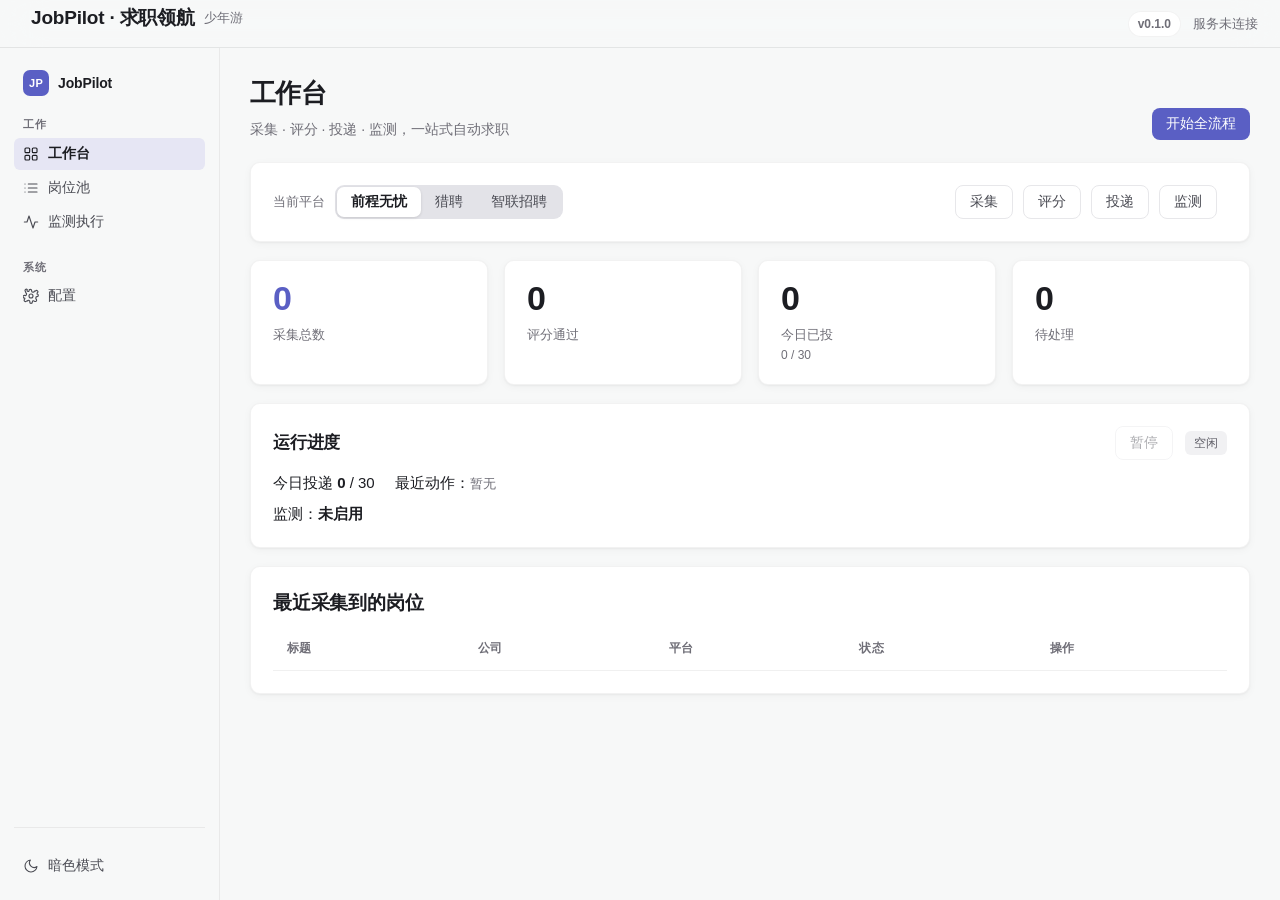
==== commit 7cb04406: "feat(web): add recent-collected-jobs block under progress on workbench" ====
--- a/src/jobpilot/web/dashboard.html
+++ b/src/jobpilot/web/dashboard.html
@@ -387,6 +387,19 @@
         </div>
       </div>
 
+      <div class="card reveal">
+        <div class="row row-between" style="margin-bottom:8px">
+          <h3 style="margin:0">最近采集到的岗位</h3>
+          <span class="muted" id="recentJobsHint"></span>
+        </div>
+        <div class="table-scroll">
+        <table>
+          <thead><tr><th>标题</th><th>公司</th><th>平台</th><th>状态</th><th>操作</th></tr></thead>
+          <tbody id="recentJobs"></tbody>
+        </table>
+        </div>
+      </div>
+
     </section>
 
     <!-- ===== 岗位池 ===== -->
@@ -699,10 +712,37 @@
   el.innerHTML = '<polygon class="fill" points="' + area + '"></polygon><polyline class="line" points="' + line + '"></polyline>';
 }
 
+// 工作台：最近采集岗位一览（复用 updateStats 已聚合的数据，不额外请求）
+const PLAT_NAME = { '51job': '前程无忧', 'liepin': '猎聘', 'zhaopin': '智联' };
+function renderRecentJobs(jobs) {
+  const tb = document.getElementById('recentJobs');
+  if (!tb) return;
+  tb.innerHTML = '';
+  const hint = document.getElementById('recentJobsHint');
+  if (hint) hint.textContent = jobs && jobs.length ? `共 ${jobs.length} 个 · 显示最新 12` : '';
+  if (!jobs || !jobs.length) {
+    tb.innerHTML = `<tr><td colspan="5" class="empty-state">还没有采集到岗位。点上方「采集」开始。</td></tr>`;
+    return;
+  }
+  const sorted = jobs.slice().sort((a, b) => (b.created_at || '').localeCompare(a.created_at || ''));
+  for (const j of sorted.slice(0, 12)) {
+    const cls = 'b-' + (j.status || 'new');
+    const url = j.url || '';
+    const op = url ? `<a href="${url}" target="_blank" rel="noopener">直达 ↗</a>` : '<span class="muted">-</span>';
+    const tr = document.createElement('tr');
+    tr.innerHTML = `<td>${j.title || ''}</td><td>${j.company || ''}</td>` +
+      `<td>${PLAT_NAME[j._platform] || j._platform || ''}</td>` +
+      `<td><span class="badge ${cls}">${j.status || 'new'}</span></td>` +
+      `<td class="op-cell">${op}</td>`;
+    tb.appendChild(tr);
+  }
+}
+
 // 工作台统计卡片：聚合各平台岗位计数
 async function updateStats(s) {
   const plats = Array.from(document.querySelectorAll('#platform option')).map(o => o.value);
   let total = 0, approved = 0, pending = 0;
+  const collected = [];
   for (const pf of plats) {
     const jobs = await api('/api/jobs?platform=' + pf);
     if (!jobs || !jobs.length) continue;
@@ -711,8 +751,10 @@
       const st = j.status || 'new';
       if (st === 'new') pending++;
       else if (st === 'approved') approved++;
+      collected.push({ ...j, _platform: pf });
     }
   }
+  renderRecentJobs(collected);
   $('#statTotal').textContent = total;
   $('#statApproved').textContent = approved;
   $('#statApplied').textContent = s.today_applied ?? 0;
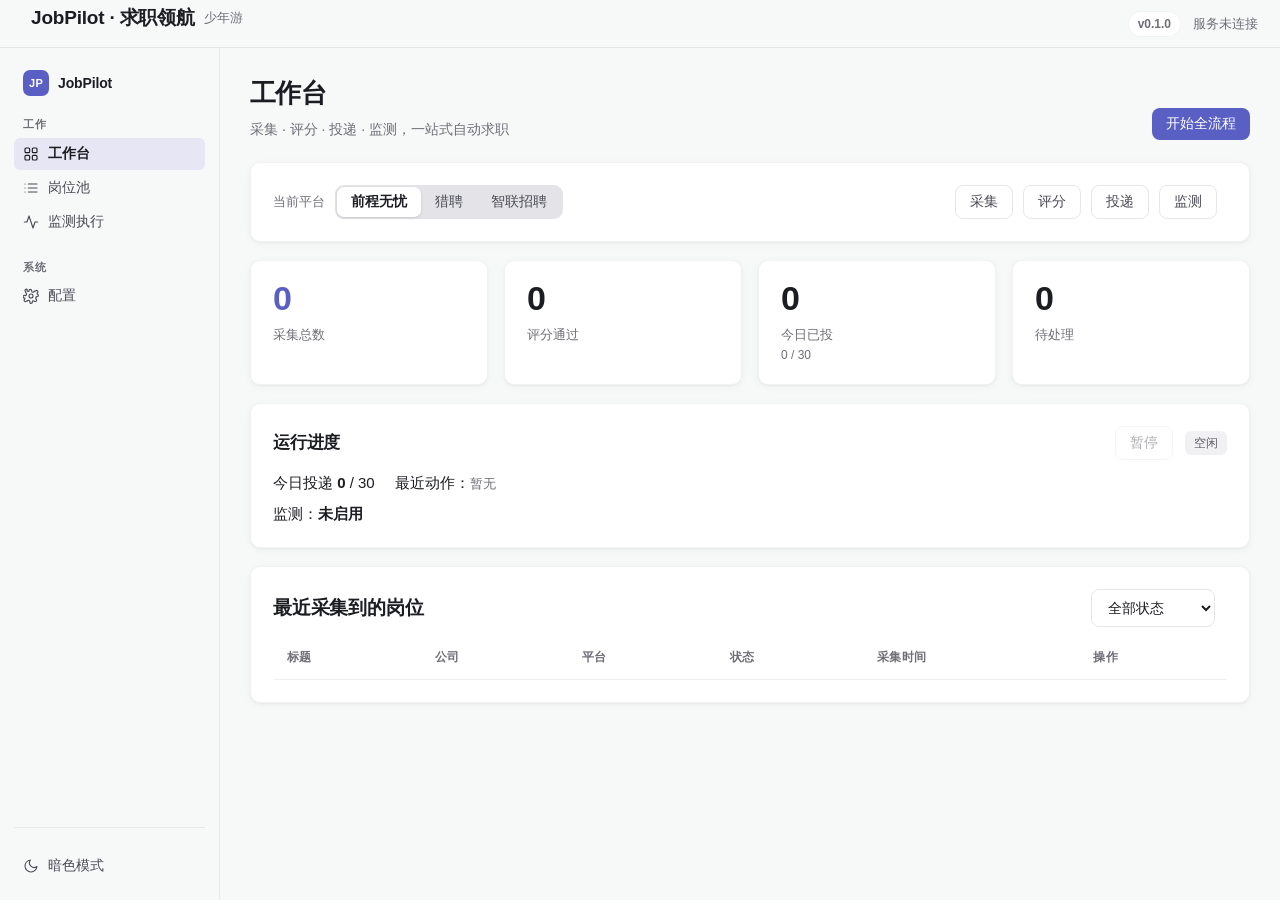
==== commit bd59362f: "feat(web): recent-jobs block add collected_at column + status filter" ====
--- a/src/jobpilot/web/dashboard.html
+++ b/src/jobpilot/web/dashboard.html
@@ -390,11 +390,22 @@
       <div class="card reveal">
         <div class="row row-between" style="margin-bottom:8px">
           <h3 style="margin:0">最近采集到的岗位</h3>
-          <span class="muted" id="recentJobsHint"></span>
+          <div class="row">
+            <select id="recentFilter">
+              <option value="">全部状态</option>
+              <option value="new">new</option>
+              <option value="scored">scored</option>
+              <option value="approved">approved</option>
+              <option value="applied">applied</option>
+              <option value="unsupported">unsupported</option>
+              <option value="rejected">rejected</option>
+            </select>
+            <span class="muted" id="recentJobsHint"></span>
+          </div>
         </div>
         <div class="table-scroll">
         <table>
-          <thead><tr><th>标题</th><th>公司</th><th>平台</th><th>状态</th><th>操作</th></tr></thead>
+          <thead><tr><th>标题</th><th>公司</th><th>平台</th><th>状态</th><th>采集时间</th><th>操作</th></tr></thead>
           <tbody id="recentJobs"></tbody>
         </table>
         </div>
@@ -714,17 +725,21 @@
 
 // 工作台：最近采集岗位一览（复用 updateStats 已聚合的数据，不额外请求）
 const PLAT_NAME = { '51job': '前程无忧', 'liepin': '猎聘', 'zhaopin': '智联' };
-function renderRecentJobs(jobs) {
+let recentJobsAll = [];
+function renderRecentJobs() {
   const tb = document.getElementById('recentJobs');
   if (!tb) return;
   tb.innerHTML = '';
+  const all = recentJobsAll;
+  const f = ($('#recentFilter') ? $('#recentFilter').value : '') || '';
   const hint = document.getElementById('recentJobsHint');
-  if (hint) hint.textContent = jobs && jobs.length ? `共 ${jobs.length} 个 · 显示最新 12` : '';
-  if (!jobs || !jobs.length) {
-    tb.innerHTML = `<tr><td colspan="5" class="empty-state">还没有采集到岗位。点上方「采集」开始。</td></tr>`;
+  if (hint) hint.textContent = all.length ? `共 ${all.length} 个 · 显示最新 12` : '';
+  const view = f ? all.filter(j => (j.status || 'new') === f) : all;
+  if (!view.length) {
+    tb.innerHTML = `<tr><td colspan="6" class="empty-state">${all.length ? '该状态下还没有岗位。' : '还没有采集到岗位。点上方「采集」开始。'}</td></tr>`;
     return;
   }
-  const sorted = jobs.slice().sort((a, b) => (b.created_at || '').localeCompare(a.created_at || ''));
+  const sorted = view.slice().sort((a, b) => (b.created_at || '').localeCompare(a.created_at || ''));
   for (const j of sorted.slice(0, 12)) {
     const cls = 'b-' + (j.status || 'new');
     const url = j.url || '';
@@ -733,6 +748,7 @@
     tr.innerHTML = `<td>${j.title || ''}</td><td>${j.company || ''}</td>` +
       `<td>${PLAT_NAME[j._platform] || j._platform || ''}</td>` +
       `<td><span class="badge ${cls}">${j.status || 'new'}</span></td>` +
+      `<td class="muted">${j.created_at ? j.created_at.slice(5, 16) : '-'}</td>` +
       `<td class="op-cell">${op}</td>`;
     tb.appendChild(tr);
   }
@@ -754,7 +770,8 @@
       collected.push({ ...j, _platform: pf });
     }
   }
-  renderRecentJobs(collected);
+  recentJobsAll = collected;
+  renderRecentJobs();
   $('#statTotal').textContent = total;
   $('#statApproved').textContent = approved;
   $('#statApplied').textContent = s.today_applied ?? 0;
@@ -1063,6 +1080,7 @@
   poll();
 };
 $('#btnSave').onclick = saveConfig;
+$('#recentFilter').onchange = renderRecentJobs;
 $('#filter').onchange = loadJobs;
 $('#platform').onchange = () => setPlatform($('#platform').value);
 $('#aiProvider').onchange = () => applyPreset($('#aiProvider').value);
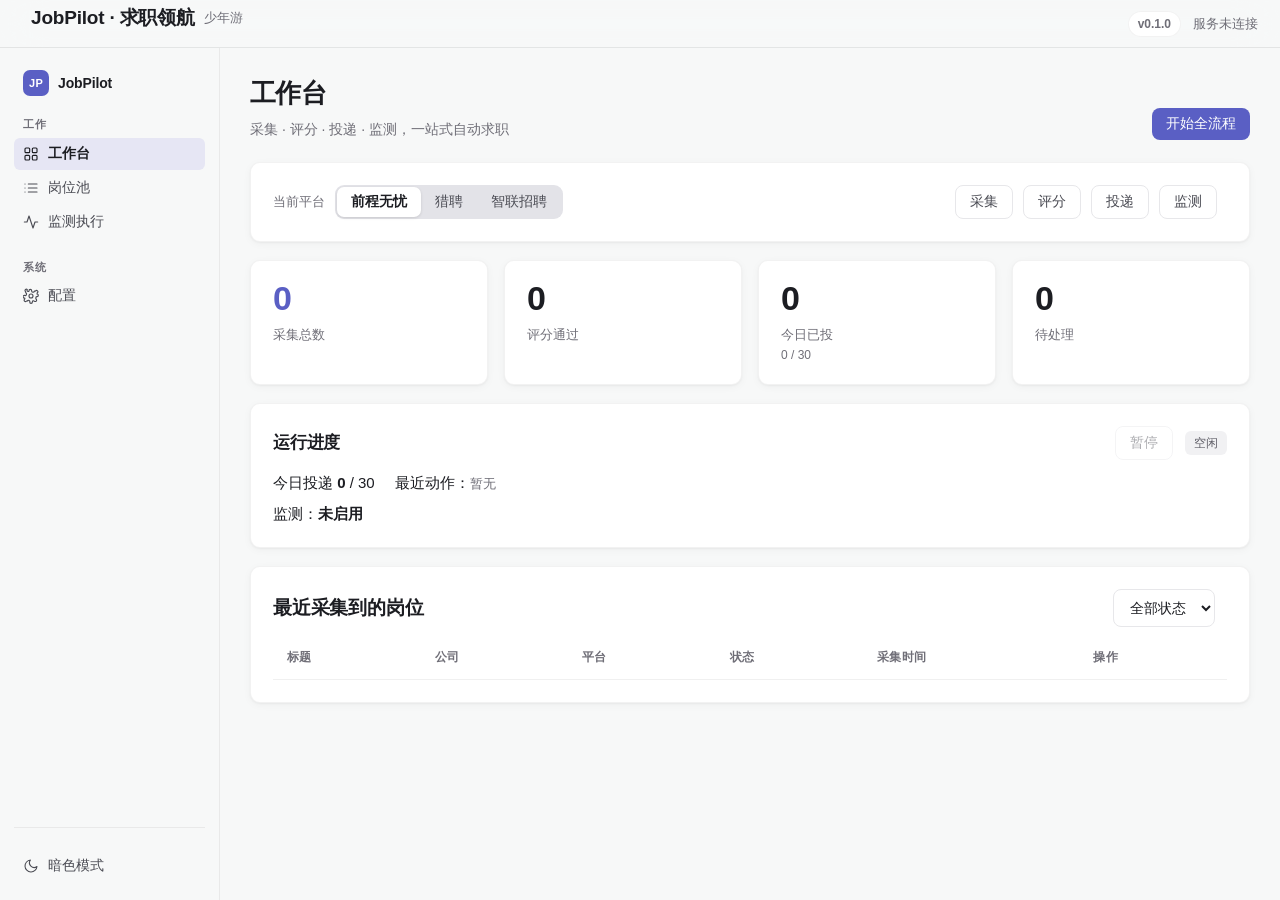
==== commit 320c2998: "feat(web): localize status labels to Chinese (filter + badge + legend)" ====
--- a/src/jobpilot/web/dashboard.html
+++ b/src/jobpilot/web/dashboard.html
@@ -393,12 +393,12 @@
           <div class="row">
             <select id="recentFilter">
               <option value="">全部状态</option>
-              <option value="new">new</option>
-              <option value="scored">scored</option>
-              <option value="approved">approved</option>
-              <option value="applied">applied</option>
-              <option value="unsupported">unsupported</option>
-              <option value="rejected">rejected</option>
+              <option value="new">未处理</option>
+              <option value="scored">已评分</option>
+              <option value="approved">通过</option>
+              <option value="applied">已投递</option>
+              <option value="unsupported">不支持</option>
+              <option value="rejected">被拒</option>
             </select>
             <span class="muted" id="recentJobsHint"></span>
           </div>
@@ -430,11 +430,12 @@
             </select>
             <select id="filter">
               <option value="">全部状态</option>
-              <option value="new">new</option>
-              <option value="scored">scored</option>
-              <option value="approved">approved</option>
-              <option value="applied">applied</option>
-              <option value="unsupported">unsupported</option>
+              <option value="new">未处理</option>
+              <option value="scored">已评分</option>
+              <option value="approved">通过</option>
+              <option value="applied">已投递</option>
+              <option value="unsupported">不支持</option>
+              <option value="rejected">被拒</option>
             </select>
           </div>
         </div>
@@ -446,12 +447,12 @@
         </div>
         <p class="muted" style="margin:8px 0 0">「操作」列：点 <b>去投递 ↗ / 直达 ↗</b> 在新标签页打开该岗位的原始页面（可查看 JD 详情并手动投递）。建议筛选状态 new / approved 后逐个处理。</p>
         <div class="legend">
-          <span class="badge b-new">new 未处理</span>
-          <span class="badge b-scored">scored 已评分</span>
-          <span class="badge b-approved">approved 通过</span>
-          <span class="badge b-applied">applied 已投递</span>
-          <span class="badge b-unsupported">unsupported 不支持</span>
-          <span class="badge b-rejected">rejected 被拒</span>
+          <span class="badge b-new">未处理</span>
+          <span class="badge b-scored">已评分</span>
+          <span class="badge b-approved">通过</span>
+          <span class="badge b-applied">已投递</span>
+          <span class="badge b-unsupported">不支持</span>
+          <span class="badge b-rejected">被拒</span>
         </div>
       </div>
     </section>
@@ -698,7 +699,7 @@
       : '<span class="muted">-</span>';
     tr.innerHTML = `<td>${j.title||''}</td><td>${j.company||''}</td><td>${j.city||''}</td>
       <td>${j.salary||''}</td><td>${j.score ?? '-'}</td>
-      <td><span class="badge ${cls}">${j.status||'new'}</span></td>
+      <td><span class="badge ${cls}">${STATUS_NAME[j.status||'new'] || j.status||'new'}</span></td>
       <td class="op-cell">${opCell}</td>`;
     tb.appendChild(tr);
   }
@@ -725,6 +726,7 @@
 
 // 工作台：最近采集岗位一览（复用 updateStats 已聚合的数据，不额外请求）
 const PLAT_NAME = { '51job': '前程无忧', 'liepin': '猎聘', 'zhaopin': '智联' };
+const STATUS_NAME = { new:'未处理', scored:'已评分', approved:'通过', applied:'已投递', unsupported:'不支持', rejected:'被拒' };
 let recentJobsAll = [];
 function renderRecentJobs() {
   const tb = document.getElementById('recentJobs');
@@ -747,7 +749,7 @@
     const tr = document.createElement('tr');
     tr.innerHTML = `<td>${j.title || ''}</td><td>${j.company || ''}</td>` +
       `<td>${PLAT_NAME[j._platform] || j._platform || ''}</td>` +
-      `<td><span class="badge ${cls}">${j.status || 'new'}</span></td>` +
+      `<td><span class="badge ${cls}">${STATUS_NAME[j.status || 'new'] || j.status || 'new'}</span></td>` +
       `<td class="muted">${j.created_at ? j.created_at.slice(5, 16) : '-'}</td>` +
       `<td class="op-cell">${op}</td>`;
     tb.appendChild(tr);
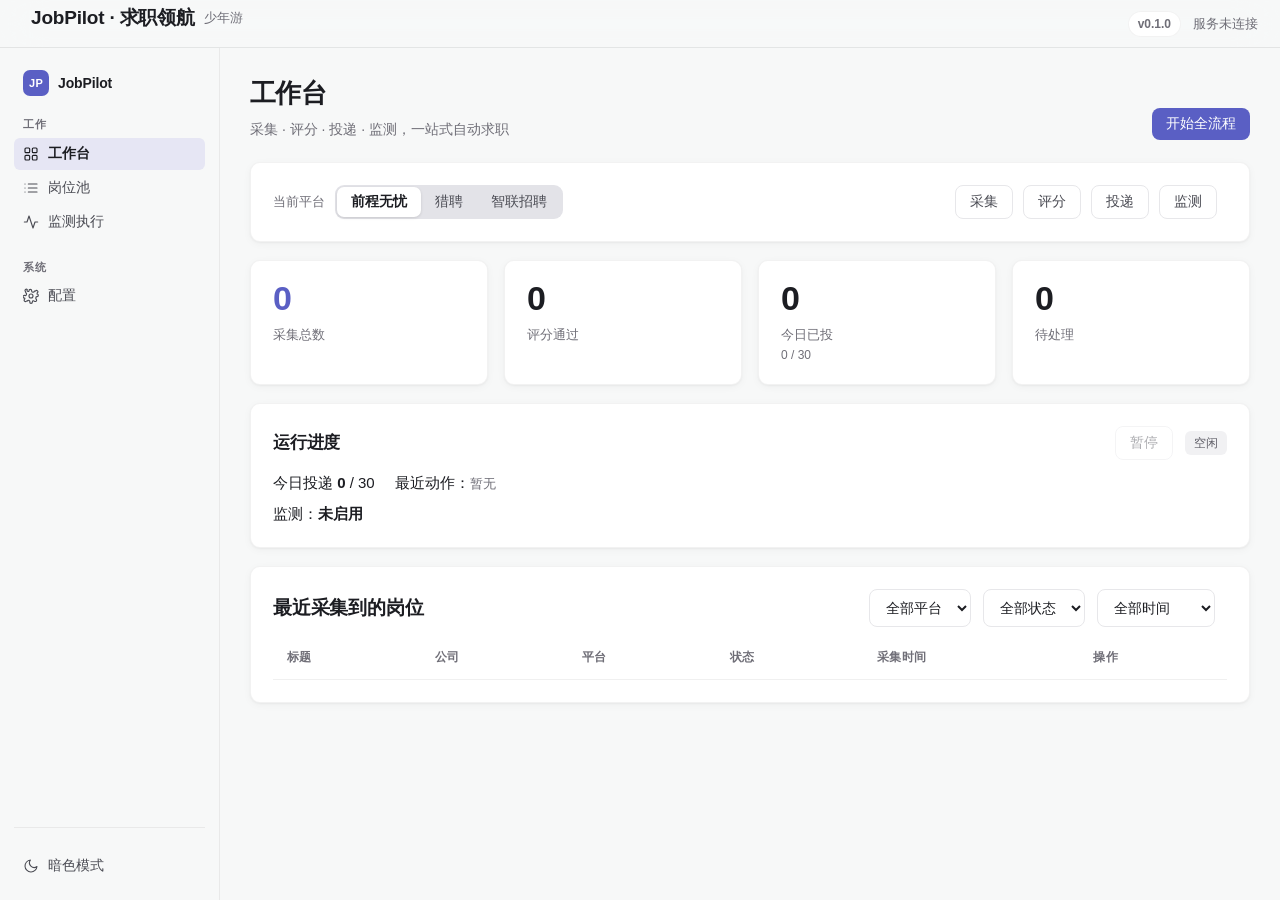
==== commit a1197ff6: "feat(web): recent-jobs block add platform + time range filters" ====
--- a/src/jobpilot/web/dashboard.html
+++ b/src/jobpilot/web/dashboard.html
@@ -391,6 +391,12 @@
         <div class="row row-between" style="margin-bottom:8px">
           <h3 style="margin:0">最近采集到的岗位</h3>
           <div class="row">
+            <select id="recentPlatformFilter">
+              <option value="">全部平台</option>
+              <option value="51job">前程无忧</option>
+              <option value="liepin">猎聘</option>
+              <option value="zhaopin">智联招聘</option>
+            </select>
             <select id="recentFilter">
               <option value="">全部状态</option>
               <option value="new">未处理</option>
@@ -399,6 +405,13 @@
               <option value="applied">已投递</option>
               <option value="unsupported">不支持</option>
               <option value="rejected">被拒</option>
+            </select>
+            <select id="recentTimeFilter">
+              <option value="">全部时间</option>
+              <option value="today">今天</option>
+              <option value="1h">最近1小时</option>
+              <option value="24h">最近24小时</option>
+              <option value="7d">最近7天</option>
             </select>
             <span class="muted" id="recentJobsHint"></span>
           </div>
@@ -728,17 +741,31 @@
 const PLAT_NAME = { '51job': '前程无忧', 'liepin': '猎聘', 'zhaopin': '智联' };
 const STATUS_NAME = { new:'未处理', scored:'已评分', approved:'通过', applied:'已投递', unsupported:'不支持', rejected:'被拒' };
 let recentJobsAll = [];
+function jobTs(j) { const t = Date.parse((j.created_at || '').replace(' ', 'T')); return isNaN(t) ? 0 : t; }
 function renderRecentJobs() {
   const tb = document.getElementById('recentJobs');
   if (!tb) return;
   tb.innerHTML = '';
   const all = recentJobsAll;
   const f = ($('#recentFilter') ? $('#recentFilter').value : '') || '';
+  const pf = ($('#recentPlatformFilter') ? $('#recentPlatformFilter').value : '') || '';
+  const tf = ($('#recentTimeFilter') ? $('#recentTimeFilter').value : '') || '';
+  let cutoff = null;
+  if (tf === 'today') { const d = new Date(); d.setHours(0, 0, 0, 0); cutoff = d.getTime(); }
+  else if (tf === '1h') cutoff = Date.now() - 3600e3;
+  else if (tf === '24h') cutoff = Date.now() - 86400e3;
+  else if (tf === '7d') cutoff = Date.now() - 7 * 86400e3;
+  const filtered = !!(f || pf || cutoff);
+  const view = all.filter(j => {
+    if (f && (j.status || 'new') !== f) return false;
+    if (pf && j._platform !== pf) return false;
+    if (cutoff && jobTs(j) < cutoff) return false;
+    return true;
+  });
   const hint = document.getElementById('recentJobsHint');
-  if (hint) hint.textContent = all.length ? `共 ${all.length} 个 · 显示最新 12` : '';
-  const view = f ? all.filter(j => (j.status || 'new') === f) : all;
+  if (hint) hint.textContent = filtered ? `筛选后 ${view.length} / 共 ${all.length} 个` : (all.length ? `共 ${all.length} 个 · 显示最新 12` : '');
   if (!view.length) {
-    tb.innerHTML = `<tr><td colspan="6" class="empty-state">${all.length ? '该状态下还没有岗位。' : '还没有采集到岗位。点上方「采集」开始。'}</td></tr>`;
+    tb.innerHTML = `<tr><td colspan="6" class="empty-state">${all.length ? '没有符合筛选条件的岗位。' : '还没有采集到岗位。点上方「采集」开始。'}</td></tr>`;
     return;
   }
   const sorted = view.slice().sort((a, b) => (b.created_at || '').localeCompare(a.created_at || ''));
@@ -1083,6 +1110,8 @@
 };
 $('#btnSave').onclick = saveConfig;
 $('#recentFilter').onchange = renderRecentJobs;
+$('#recentPlatformFilter').onchange = renderRecentJobs;
+$('#recentTimeFilter').onchange = renderRecentJobs;
 $('#filter').onchange = loadJobs;
 $('#platform').onchange = () => setPlatform($('#platform').value);
 $('#aiProvider').onchange = () => applyPreset($('#aiProvider').value);
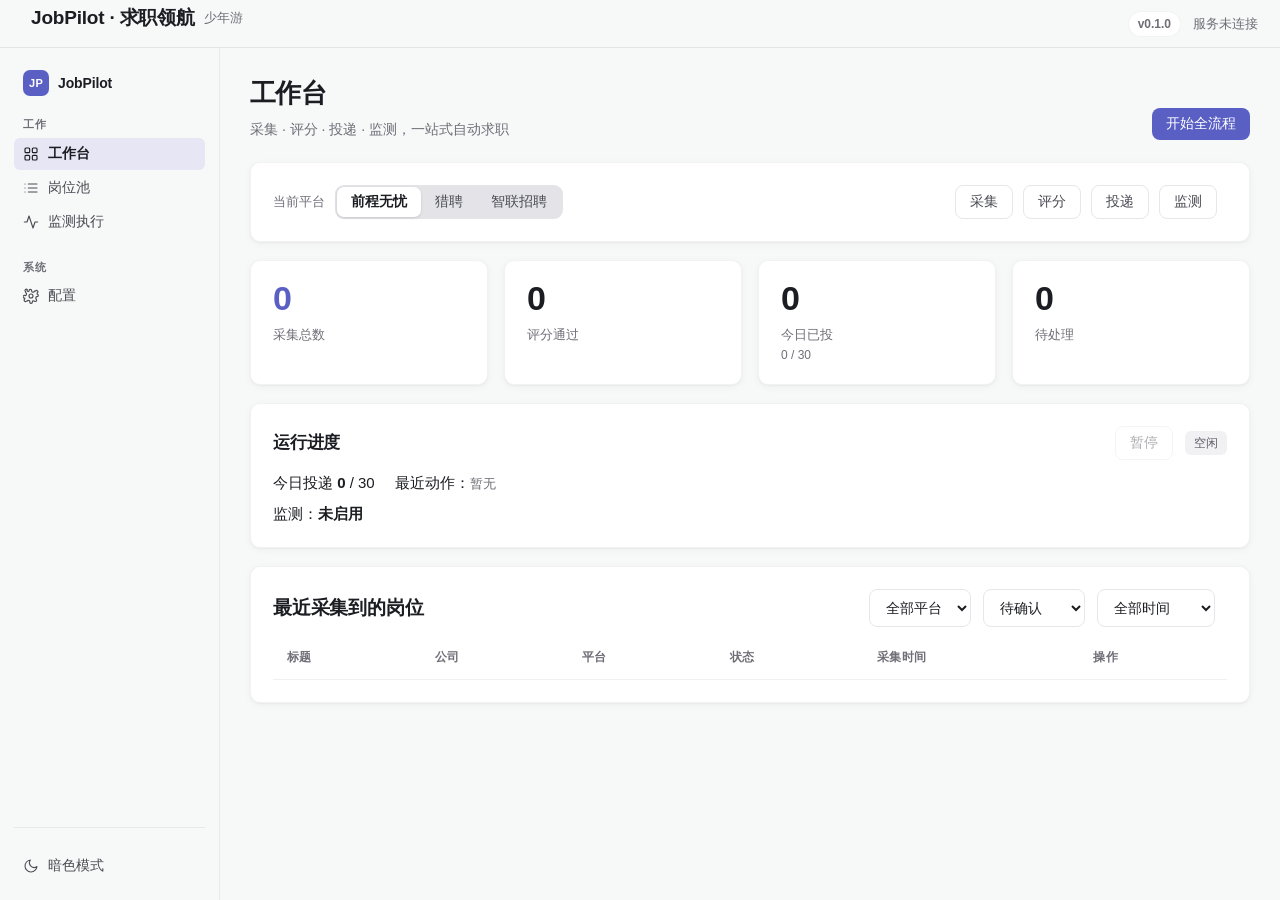
==== commit 90269c66: "chore: snapshot v1 before v2 takeover Save all uncommitted work of the v1 codebase (E:\JobPilot) so " ====
--- a/src/jobpilot/web/dashboard.html
+++ b/src/jobpilot/web/dashboard.html
@@ -151,7 +151,7 @@
   th { color:var(--muted); font-weight:600; font-size:12px; letter-spacing:.02em; }
   tbody tr { transition:background .15s ease; }
   tbody tr:hover { background:var(--row-hover); }
-  .badge { padding:3px 9px; border-radius:var(--r-sm); font-size:12px; font-weight:500; }
+  .badge { padding:3px 9px; border-radius:var(--r-sm); font-size:12px; font-weight:500; white-space:nowrap; }
   /* 状态语义分组：灰=未处理 蓝=进行中 绿=通过 青=已行动 橙=需你处理 红=终止 */
   .b-new { background:var(--b-new-bg); color:var(--b-new-fg); }
   .b-scored { background:var(--b-scored-bg); color:var(--b-scored-fg); }
@@ -385,6 +385,18 @@
           <span><span id="scoreFailedText">评分失败</span></span>
           <button id="btnDismissScore" class="ghost">知道了</button>
         </div>
+
+        <div id="confirmPanel" class="card" style="display:none;margin-top:12px">
+          <div class="row row-between" style="margin-bottom:8px">
+            <h3 style="margin:0">待确认投递（<span id="confirmCount">0</span>）</h3>
+            <div class="row">
+              <button id="btnConfirmAll">全部确认投递</button>
+              <button id="btnRejectAll" class="ghost">全部拒绝</button>
+              <span id="confirmMsg" class="muted"></span>
+            </div>
+          </div>
+          <div id="confirmList" class="muted" style="font-size:13px;line-height:1.7"></div>
+        </div>
       </div>
 
       <div class="card reveal">
@@ -398,6 +410,7 @@
               <option value="zhaopin">智联招聘</option>
             </select>
             <select id="recentFilter">
+              <option value="pending_confirm">待确认</option>
               <option value="">全部状态</option>
               <option value="new">未处理</option>
               <option value="scored">已评分</option>
@@ -442,6 +455,7 @@
               <option value="zhaopin">智联招聘</option>
             </select>
             <select id="filter">
+              <option value="pending_confirm">待确认</option>
               <option value="">全部状态</option>
               <option value="new">未处理</option>
               <option value="scored">已评分</option>
@@ -450,6 +464,13 @@
               <option value="unsupported">不支持</option>
               <option value="rejected">被拒</option>
             </select>
+            <select id="poolTimeFilter">
+              <option value="">全部时间</option>
+              <option value="today">今天</option>
+              <option value="1h">最近1小时</option>
+              <option value="24h">最近24小时</option>
+              <option value="7d">最近7天</option>
+            </select>
           </div>
         </div>
         <div class="table-scroll">
@@ -458,7 +479,7 @@
           <tbody id="jobs"></tbody>
         </table>
         </div>
-        <p class="muted" style="margin:8px 0 0">「操作」列：点 <b>去投递 ↗ / 直达 ↗</b> 在新标签页打开该岗位的原始页面（可查看 JD 详情并手动投递）。建议筛选状态 new / approved 后逐个处理。</p>
+        <p class="muted" style="margin:8px 0 0">「操作」列：点 <b>去投递 ↗ / 直达 ↗</b> 在新标签页打开该岗位的原始页面（可查看 JD 详情并手动投递）。建议筛选状态 未处理 / 通过 后逐个处理。</p>
         <div class="legend">
           <span class="badge b-new">未处理</span>
           <span class="badge b-scored">已评分</span>
@@ -532,6 +553,8 @@
             <datalist id="modelList"></datalist>
           </label>
           <label>匹配阈值<br><input id="threshold" type="number" value="60" style="width:100%"></label>
+          <label>人工确认门<br><span class="switch-line"><input type="checkbox" id="confirmRequired"> 评分通过后需人工确认再投递</span></label>
+          <label>AI 招呼语<br><span class="switch-line"><input type="checkbox" id="greetingEnabled"> 自动生成招呼语</span></label>
         </div>
         <p class="muted" style="margin:10px 0 0;font-size:12px">支持任何 OpenAI 兼容接口：选服务商自动填地址与默认模型，或选「自定义」手填。模型名可直接输入，具体名称以各家官方文档为准。</p>
       </div>
@@ -686,6 +709,52 @@
   $('#draftOut').value = r.draft || '';
 }
 
+function renderConfirm(s) {
+  const panel = $('#confirmPanel');
+  if (!panel) return;
+  const list = s.pending_confirm || [];
+  if (!list.length) { panel.style.display = 'none'; return; }
+  panel.style.display = 'block';
+  $('#confirmCount').textContent = s.pending_confirm_count ?? list.length;
+  const box = $('#confirmList'); box.innerHTML = '';
+  window._greetingCache = {};
+  for (const j of list) {
+    window._greetingCache[j.id] = (j.greeting || '').trim();
+    const div = document.createElement('div');
+    div.style.borderTop = '1px solid var(--line)';
+    div.style.padding = '8px 0';
+    const head = document.createElement('div');
+    head.innerHTML = '<b>' + (j.title || '') + '</b> · ' + (j.company || '')
+      + ' <span class="muted">' + (j.salary || '') + '</span> <span class="badge b-approved">' + (j.score ?? '-') + '</span>';
+    div.appendChild(head);
+    const g = window._greetingCache[j.id];
+    if (g) {
+      const gd = document.createElement('div');
+      gd.className = 'muted'; gd.style.marginTop = '4px'; gd.textContent = '招呼语：' + g;
+      div.appendChild(gd);
+    }
+    const ops = document.createElement('div'); ops.style.marginTop = '6px';
+    const bc = document.createElement('button'); bc.textContent = '确认投递'; bc.onclick = () => jobDecision('confirm', j.id);
+    const br = document.createElement('button'); br.textContent = '拒绝'; br.className = 'ghost'; br.onclick = () => jobDecision('reject', j.id);
+    const cp = document.createElement('button'); cp.textContent = '复制招呼语'; cp.className = 'ghost';
+    cp.onclick = () => { const t = window._greetingCache[j.id] || ''; if (t) navigator.clipboard.writeText(t).then(() => { $('#confirmMsg').textContent = '招呼语已复制'; }); };
+    ops.appendChild(bc); ops.appendChild(document.createTextNode(' '));
+    ops.appendChild(br); ops.appendChild(document.createTextNode(' '));
+    ops.appendChild(cp);
+    div.appendChild(ops);
+    box.appendChild(div);
+  }
+}
+
+async function jobDecision(kind, jobId) {
+  const pf = $('#platform').value;
+  const path = kind === 'confirm' ? '/api/jobs/confirm' : '/api/jobs/reject';
+  const body = jobId ? { platform: pf, job_ids: [jobId] } : { platform: pf };
+  const r = await api(path, { method:'POST', headers:{'Content-Type':'application/json'}, body: JSON.stringify(body) });
+  $('#confirmMsg').textContent = (r && r.ok) ? (kind === 'confirm' ? '已确认' : '已拒绝') : ((r && r.error) || '操作失败');
+  poll();
+}
+
 async function loadJobs() {
   const f = $('#filter').value;
   const pf = $('#platform').value;
@@ -699,7 +768,19 @@
     </td></tr>`;
     return;
   }
-  for (const j of jobs) {
+  // 时间筛选：客户端过滤（后端 /api/jobs 不支持时间参数，与工作台最近采集块实现一致）
+  const tf = ($('#poolTimeFilter') ? $('#poolTimeFilter').value : '') || '';
+  let cutoff = null;
+  if (tf === 'today') { const d = new Date(); d.setHours(0, 0, 0, 0); cutoff = d.getTime(); }
+  else if (tf === '1h') cutoff = Date.now() - 3600e3;
+  else if (tf === '24h') cutoff = Date.now() - 86400e3;
+  else if (tf === '7d') cutoff = Date.now() - 7 * 86400e3;
+  const view = cutoff ? jobs.filter(j => jobTs(j) >= cutoff) : jobs;
+  if (!view.length) {
+    tb.innerHTML = `<tr><td colspan="7" class="empty-state">该时间范围内没有岗位，换个时间范围试试。</td></tr>`;
+    return;
+  }
+  for (const j of view) {
     const cls = 'b-' + (j.status || 'new');
     const tr = document.createElement('tr');
     // 操作列：智联（采集-only）用醒目「去投递」按钮引导手动投递；其他平台普通直达链接
@@ -739,7 +820,7 @@
 
 // 工作台：最近采集岗位一览（复用 updateStats 已聚合的数据，不额外请求）
 const PLAT_NAME = { '51job': '前程无忧', 'liepin': '猎聘', 'zhaopin': '智联' };
-const STATUS_NAME = { new:'未处理', scored:'已评分', approved:'通过', applied:'已投递', unsupported:'不支持', rejected:'被拒' };
+const STATUS_NAME = { new:'未处理', scored:'已评分', filtered:'未通过', pending_confirm:'待确认', approved:'通过', applied:'已投递', already:'已投递', unsupported:'不支持', need_resume:'待补简历', rejected:'被拒' };
 let recentJobsAll = [];
 function jobTs(j) { const t = Date.parse((j.created_at || '').replace(' ', 'T')); return isNaN(t) ? 0 : t; }
 function renderRecentJobs() {
@@ -857,6 +938,8 @@
   $('#aiProvider').value = matchProvider(c.ai?.base_url || '');
   buildModelList($('#aiProvider').value);
   $('#threshold').value = c.scoring?.threshold ?? 60;
+  $('#confirmRequired').checked = c.confirm?.required !== false;
+  $('#greetingEnabled').checked = c.greeting?.enabled !== false;
   // 简历与硬性过滤
   const prof = c.profile || {};
   $('#resumePath').value = prof.resume_path || '';
@@ -894,6 +977,8 @@
     ai: { model: $('#model').value.trim(), base_url: $('#baseUrl').value.trim() },
     // 防御：api_key 框显示的是掩码，未改则不发送，避免覆盖真值
     scoring: { threshold: num('threshold', 60) },
+    confirm: { required: $('#confirmRequired').checked },
+    greeting: { enabled: $('#greetingEnabled').checked },
     profile: {
       resume_path: $('#resumePath').value.trim(),
       salary_min: num('salaryMin', 0),
@@ -921,7 +1006,9 @@
     } },
   };
   const rawKey = $('#apiKey').value.trim();
-  if (rawKey && !rawKey.includes('*')) body.ai.api_key = rawKey;  // 仅当用户输入了完整 key 才更新  await api('/api/config', {method:'POST', headers:{'Content-Type':'application/json'}, body:JSON.stringify(body)});
+  if (rawKey && !rawKey.includes('*')) body.ai.api_key = rawKey;  // 仅当用户输入了完整 key 才更新
+  const r = await api('/api/config', {method:'POST', headers:{'Content-Type':'application/json'}, body:JSON.stringify(body)});
+  if (r && r.error) { $('#saveMsg').textContent = '保存失败: ' + r.error; return; }
   $('#saveMsg').textContent = '已保存 ✓';
   setTimeout(() => { if ($('#saveMsg').textContent === '已保存 ✓') $('#saveMsg').textContent = ''; }, 2000);
   loadConfig();  // 重新拉取，刷新平台启用状态到切换器
@@ -1095,6 +1182,7 @@
   await updateStats(s);
   updateApplyBlocked(s);
   updateScoreFailed(s);
+  renderConfirm(s);
   setTimeout(poll, 3000);
 }
 
@@ -1113,6 +1201,7 @@
 $('#recentPlatformFilter').onchange = renderRecentJobs;
 $('#recentTimeFilter').onchange = renderRecentJobs;
 $('#filter').onchange = loadJobs;
+$('#poolTimeFilter').onchange = loadJobs;
 $('#platform').onchange = () => setPlatform($('#platform').value);
 $('#aiProvider').onchange = () => applyPreset($('#aiProvider').value);
 $('#btnDismissBlocked').onclick = () => {
@@ -1123,6 +1212,8 @@
   scoreFailedDismissed = true;
   $('#scoreFailedAlert').classList.remove('show');
 };
+$('#btnConfirmAll').onclick = () => jobDecision('confirm', null);
+$('#btnRejectAll').onclick = () => jobDecision('reject', null);
 $('#btnDraft').onclick = genDraft;
 $('#btnCopyDraft').onclick = () => {
   const t = $('#draftOut').value;
